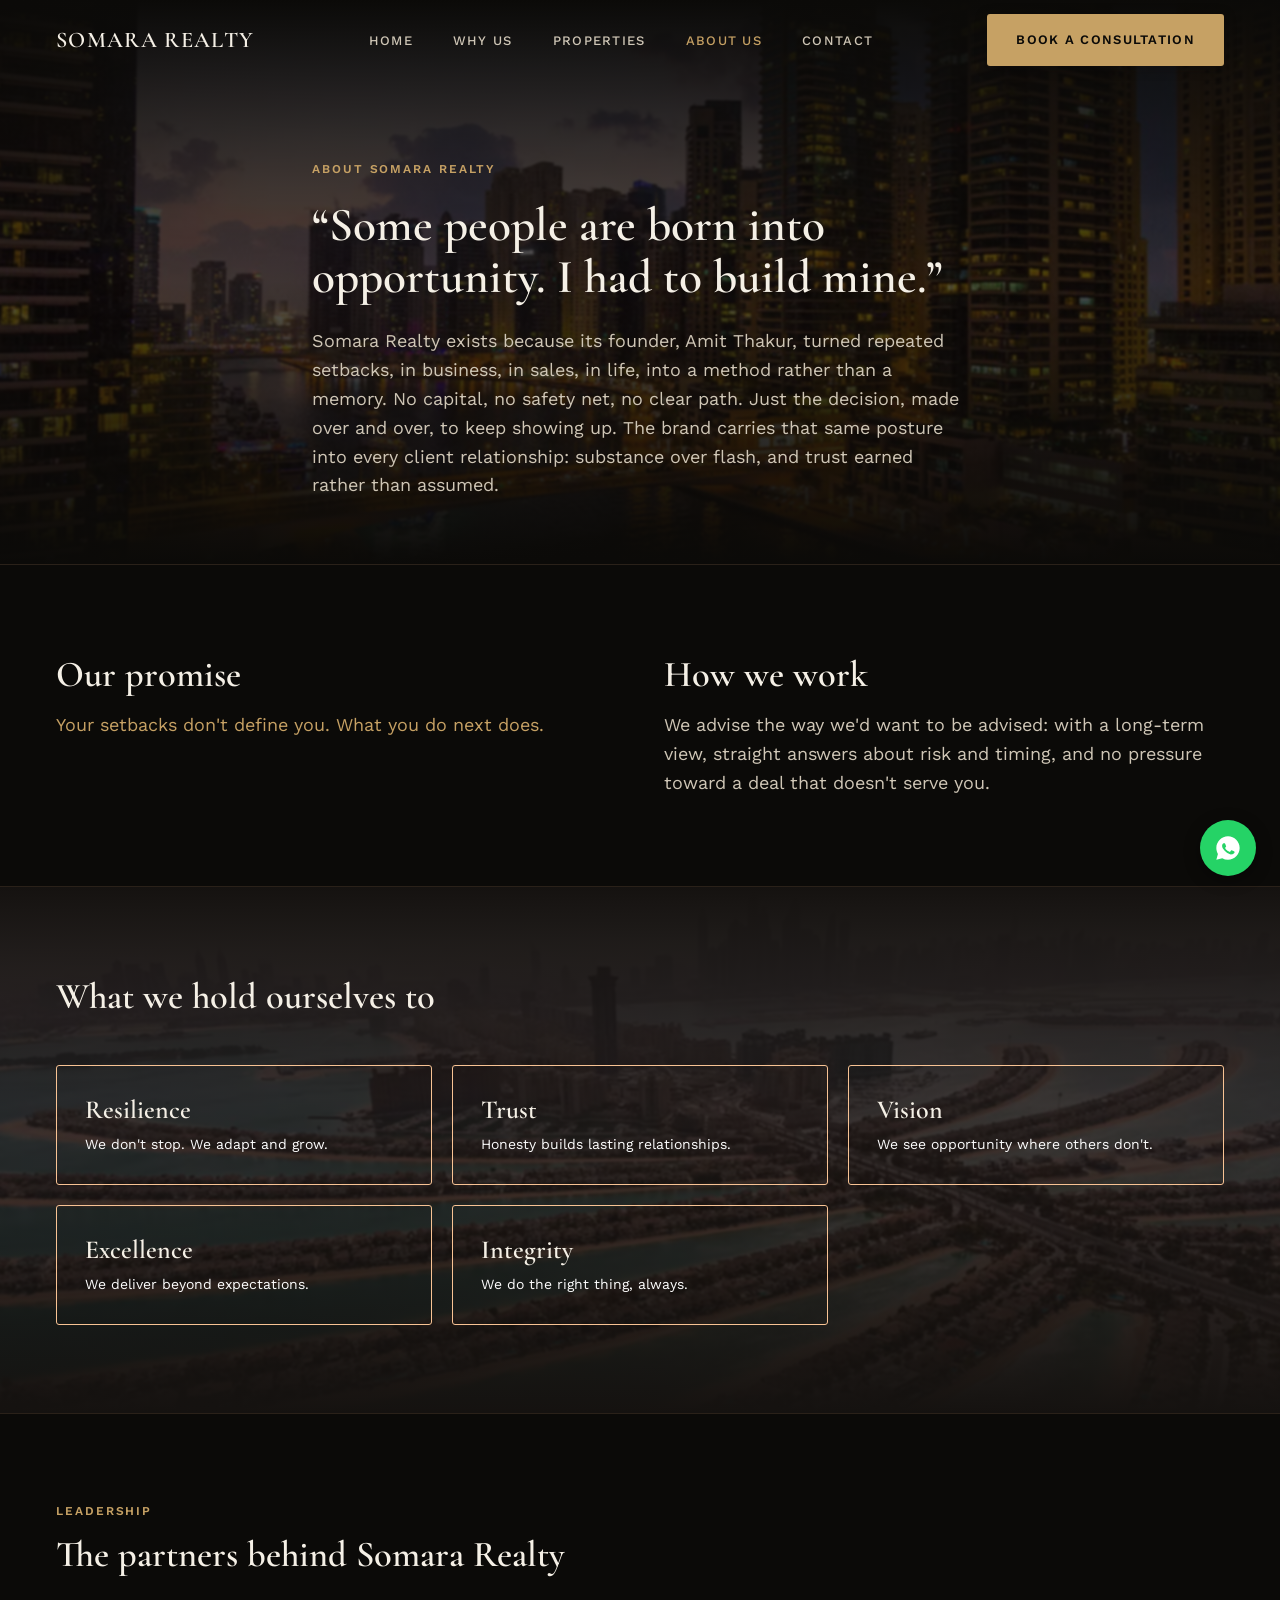
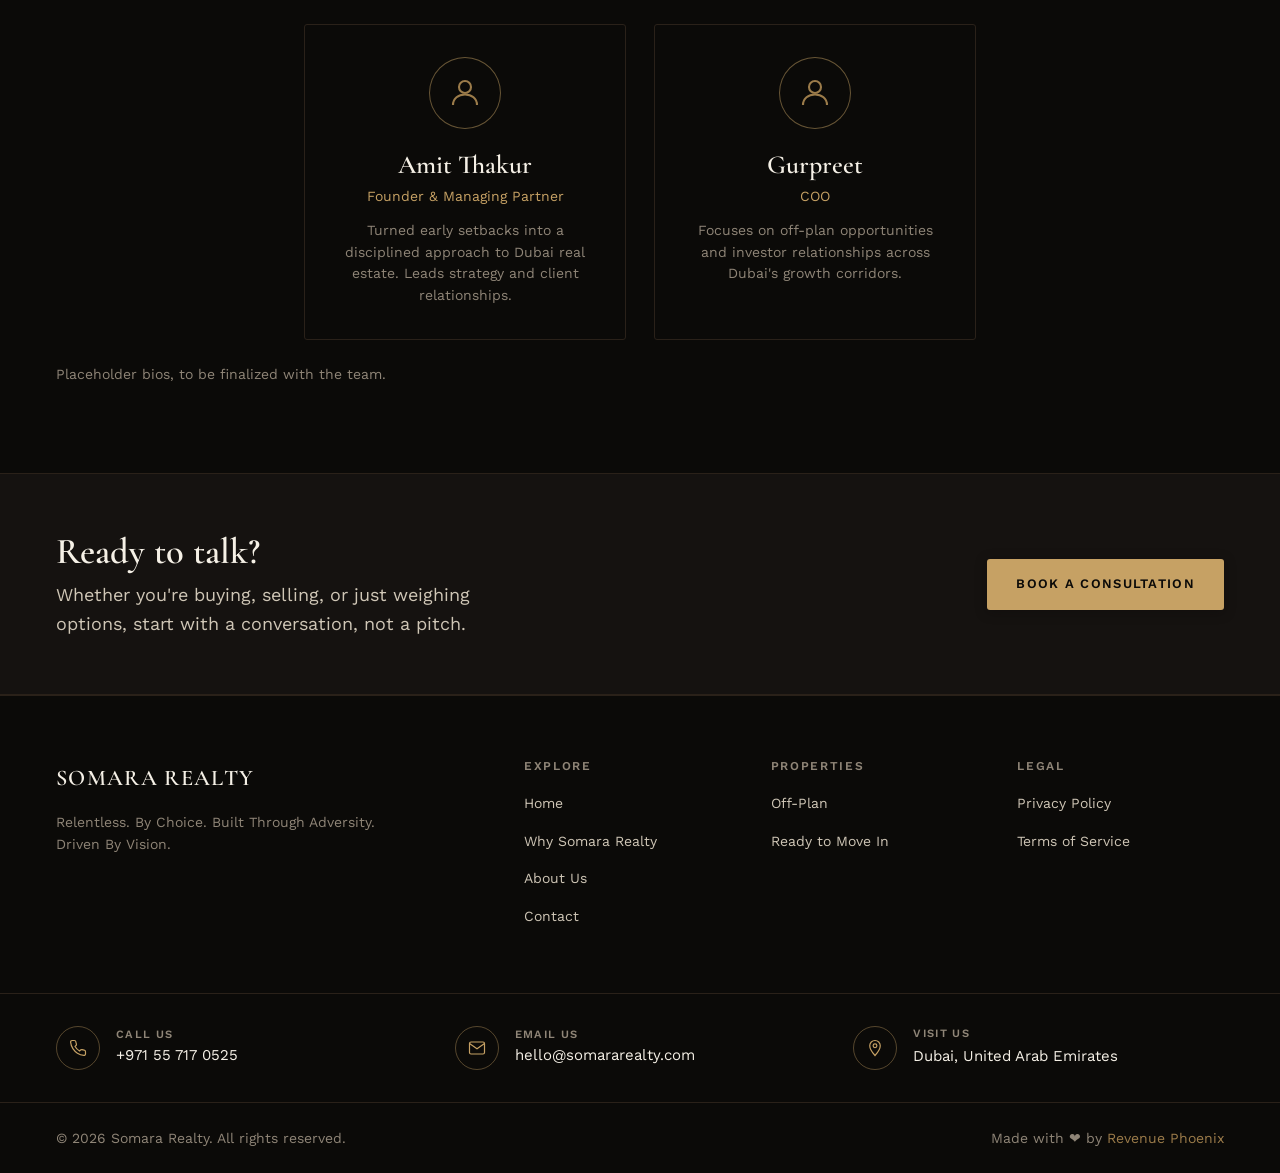
==== about/index.html @ 81f87026 "Update index.html" ====
<!DOCTYPE html>
<html lang="en">
<head>
  <!-- Google tag (gtag.js) -->
<script async src="https://www.googletagmanager.com/gtag/js?id=G-ZMEXQ8PFSH"></script>
<script>
  window.dataLayer = window.dataLayer || [];
  function gtag(){dataLayer.push(arguments);}
  gtag('js', new Date());

  gtag('config', 'G-ZMEXQ8PFSH');
</script>
<meta charset="UTF-8" />
<meta name="viewport" content="width=device-width, initial-scale=1.0" />
  <link rel="icon" href="/favicon.ico" sizes="any" />
<link rel="icon" type="image/png" sizes="16x16" href="/images/favicon/favicon-16.png" />
<link rel="icon" type="image/png" sizes="32x32" href="/images/favicon/favicon-32.png" />
<link rel="icon" type="image/png" sizes="192x192" href="/images/favicon/favicon-192.png" />
<link rel="apple-touch-icon" sizes="180x180" href="/images/favicon/apple-touch-icon.png" />
<title>About Us | Somara Realty</title>
<meta name="description" content="The story behind Somara Realty: a Dubai real estate practice built on resilience, trust, and vision." />
<link rel="preconnect" href="https://fonts.googleapis.com">
<link rel="preconnect" href="https://fonts.gstatic.com" crossorigin>
<link href="https://fonts.googleapis.com/css2?family=Cormorant+Garamond:ital,wght@0,500;0,600;0,700;1,500;1,600&family=Work+Sans:wght@400;500;600&display=swap" rel="stylesheet">
<link rel="stylesheet" href="/css/styles.css" />
</head>
<body>

<a href="#main-content" class="skip-link">Skip to content</a>

<header class="site-header">
  <div class="container">
    <a href="/" class="logo" aria-label="Somara Realty home">SOMARA REALTY</a>
    <nav class="main-nav" aria-label="Primary">
      <ul>
        <li><a href="/">Home</a></li>
        <li><a href="/#why-somara">Why Us</a></li>
        <li><a href="/#browse">Properties</a></li>
        <li><a href="/about/" class="active">About Us</a></li>
        <li><a href="/contact/">Contact</a></li>
      </ul>
    </nav>
    <a href="/contact/" class="btn btn-primary header-cta js-open-consultation">Book a Consultation</a>
    <button type="button" class="menu-toggle" aria-label="Open menu">
      <svg width="22" height="16" viewBox="0 0 22 16" fill="none" aria-hidden="true"><path d="M0 1H22M0 8H22M0 15H22" stroke="currentColor" stroke-width="1.5"/></svg>
    </button>
  </div>
</header>

<div class="mobile-menu" role="dialog" aria-modal="true" aria-label="Mobile navigation">
  <div class="mobile-menu-top">
    <span class="logo">SOMARA REALTY</span>
    <button type="button" class="mobile-menu-close" aria-label="Close menu">
      <svg width="20" height="20" viewBox="0 0 20 20" fill="none" aria-hidden="true"><path d="M1 1l18 18M19 1L1 19" stroke="currentColor" stroke-width="1.4"/></svg>
    </button>
  </div>
  <nav aria-label="Mobile">
    <a href="/">Home</a>
    <a href="/#why-somara">Why Us</a>
    <a href="/#browse">Properties</a>
    <a href="/about/">About Us</a>
    <a href="/contact/">Contact</a>
  </nav>
  <div class="mobile-menu-footer">
    <a href="/contact/" class="btn btn-primary btn-block js-open-consultation">Book a Consultation</a>
  </div>
</div>

<main id="main-content">

  <section class="page-hero about-hero-bg">
    <div class="container" style="max-width:48rem;">
      <span class="eyebrow">About Somara Realty</span>
      <h1 id="aboutQuote">&ldquo;Some people are born into opportunity. I had to build mine.&rdquo;</h1>
      <p class="body-lg" id="aboutStory">Somara Realty exists because its founder, Amit Thakur, turned repeated setbacks, in business, in sales, in life, into a method rather than a memory. No capital, no safety net, no clear path. Just the decision, made over and over, to keep showing up. The brand carries that same posture into every client relationship: substance over flash, and trust earned rather than assumed.</p>
    </div>
  </section>

  <section class="section">
    <div class="container" style="display:grid; gap:3rem; grid-template-columns:1fr;">
      <div style="display:grid; gap:3rem; grid-template-columns:1fr 1fr;" class="responsive-2col">
        <div>
          <h2>Our promise</h2>
          <p class="body-lg" id="aboutPromise" style="margin-top:1rem; color:var(--gold);">Your setbacks don't define you. What you do next does.</p>
        </div>
        <div>
          <h2>How we work</h2>
          <p class="body-lg" id="aboutHowWeWork" style="margin-top:1rem;">We advise the way we'd want to be advised: with a long-term view, straight answers about risk and timing, and no pressure toward a deal that doesn't serve you.</p>
        </div>
      </div>
    </div>
  </section>

  <section class="section about-values-bg" style="border-top:1px solid var(--ink-3); border-bottom:1px solid var(--ink-3);">
    <div class="container">
      <h2>What we hold ourselves to</h2>
      <div class="about-values" id="aboutValuesGrid">
        <div class="card-outlined"><h3>Resilience</h3><p class="body-sm" style="margin-top:0.5rem">We don't stop. We adapt and grow.</p></div>
        <div class="card-outlined"><h3>Trust</h3><p class="body-sm" style="margin-top:0.5rem">Honesty builds lasting relationships.</p></div>
        <div class="card-outlined"><h3>Vision</h3><p class="body-sm" style="margin-top:0.5rem">We see opportunity where others don't.</p></div>
        <div class="card-outlined"><h3>Excellence</h3><p class="body-sm" style="margin-top:0.5rem">We deliver beyond expectations.</p></div>
        <div class="card-outlined"><h3>Integrity</h3><p class="body-sm" style="margin-top:0.5rem">We do the right thing, always.</p></div>
      </div>
    </div>
  </section>

  <section class="section" aria-labelledby="team-heading">
    <div class="container">
      <p class="eyebrow">Leadership</p>
      <h2 id="team-heading" style="margin-top:0.75rem">The partners behind Somara Realty</h2>

      <div class="realtor-grid realtor-grid--pair">
        <div class="card-outlined realtor-card">
          <div class="realtor-avatar" aria-hidden="true"><svg viewBox="0 0 24 24" fill="none" stroke="currentColor" stroke-width="1.4"><circle cx="12" cy="8" r="4"/><path d="M4 20c0-4.4 3.6-7 8-7s8 2.6 8 7"/></svg></div>
          <h3>Amit Thakur</h3>
          <p class="body-sm realtor-role">Founder &amp; Managing Partner</p>
          <p class="body-sm" style="margin-top:0.75rem;">Turned early setbacks into a disciplined approach to Dubai real estate. Leads strategy and client relationships.</p>
        </div>
        <div class="card-outlined realtor-card">
          <div class="realtor-avatar" aria-hidden="true"><svg viewBox="0 0 24 24" fill="none" stroke="currentColor" stroke-width="1.4"><circle cx="12" cy="8" r="4"/><path d="M4 20c0-4.4 3.6-7 8-7s8 2.6 8 7"/></svg></div>
          <h3>Gurpreet</h3>
          <p class="body-sm realtor-role">COO</p>
          <p class="body-sm" style="margin-top:0.75rem;">Focuses on off-plan opportunities and investor relationships across Dubai's growth corridors.</p>
        </div>
      </div>
      <p class="body-sm" style="margin-top:1.5rem;">Placeholder bios, to be finalized with the team.</p>
    </div>
  </section>

  <section class="consultation">
    <div class="container">
      <div>
        <h2>Ready to talk?</h2>
        <p class="body-lg" style="margin-top:0.5rem; max-width:28rem;">Whether you're buying, selling, or just weighing options, start with a conversation, not a pitch.</p>
      </div>
      <a href="/contact/" class="btn btn-primary">Book a Consultation</a>
    </div>
  </section>

</main>

<footer class="site-footer">
  <div class="container footer-top">
    <div class="footer-brand">
      <span class="logo">SOMARA REALTY</span>
      <p class="body-sm" style="margin-top:1rem; max-width:22rem;">Relentless. By Choice. Built Through Adversity. Driven By Vision.</p>
    </div>
    <div class="footer-links-grid">
      <div>
        <h2>Explore</h2>
        <ul>
          <li><a href="/">Home</a></li>
          <li><a href="/#why-somara">Why Somara Realty</a></li>
          <li><a href="/about/">About Us</a></li>
          <li><a href="/contact/">Contact</a></li>
        </ul>
      </div>
      <div>
        <h2>Properties</h2>
        <ul>
          <li><a href="/#off-plan">Off-Plan</a></li>
          <li><a href="/#ready-to-move-in">Ready to Move In</a></li>
        </ul>
      </div>
      <div>
        <h2>Legal</h2>
        <ul>
          <li><a href="/privacy/">Privacy Policy</a></li>
          <li><a href="/terms/">Terms of Service</a></li>
        </ul>
      </div>
    </div>
  </div>
  <div class="container footer-contact-bar">
    <div class="footer-contact-item">
      <span class="footer-contact-icon" aria-hidden="true"><svg width="18" height="18" viewBox="0 0 24 24" fill="none" stroke="currentColor" stroke-width="1.6"><path d="M22 16.92v3a2 2 0 0 1-2.18 2 19.79 19.79 0 0 1-8.63-3.07 19.5 19.5 0 0 1-6-6 19.79 19.79 0 0 1-3.07-8.67A2 2 0 0 1 4.11 2h3a2 2 0 0 1 2 1.72c.127.96.362 1.903.7 2.81a2 2 0 0 1-.45 2.11L8.09 9.91a16 16 0 0 0 6 6l1.27-1.27a2 2 0 0 1 2.11-.45c.907.338 1.85.573 2.81.7A2 2 0 0 1 22 16.92z"/></svg></span>
      <div>
        <h3>Call Us</h3>
        <a href="tel:+971557170525" id="footerBarPhone">+971 55 717 0525</a>
      </div>
    </div>
    <div class="footer-contact-item">
      <span class="footer-contact-icon" aria-hidden="true"><svg width="18" height="18" viewBox="0 0 24 24" fill="none" stroke="currentColor" stroke-width="1.6"><rect x="2" y="4" width="20" height="16" rx="2"/><path d="M2 6l10 7 10-7"/></svg></span>
      <div>
        <h3>Email Us</h3>
        <a href="mailto:hello@somararealty.com" id="footerBarEmail">hello@somararealty.com</a>
      </div>
    </div>
    <div class="footer-contact-item">
      <span class="footer-contact-icon" aria-hidden="true"><svg width="18" height="18" viewBox="0 0 24 24" fill="none" stroke="currentColor" stroke-width="1.6"><path d="M12 22s7-7.58 7-13a7 7 0 1 0-14 0c0 5.42 7 13 7 13z"/><circle cx="12" cy="9" r="2.5"/></svg></span>
      <div>
        <h3>Visit Us</h3>
        <p>Dubai, United Arab Emirates</p>
      </div>
    </div>
  </div>
  <div class="container footer-bottom">
    <p>&copy; <span id="year"></span> Somara Realty. All rights reserved.</p>
        <p class="footer-credit">Made with <span aria-hidden="true">&#10084;</span> by <a href="https://revenuephoenix.com" target="_blank" rel="noopener noreferrer">Revenue Phoenix</a></p>
  </div>
</footer>

  <div class="modal-overlay" id="leadModal" role="dialog" aria-modal="true" aria-label="Book a consultation">
  <div class="modal lead-modal" id="leadModalContent"></div>
</div>
<a href="#" id="whatsappFloat" class="whatsapp-float" target="_blank" rel="noopener noreferrer" aria-label="Chat on WhatsApp">
  <svg width="28" height="28" viewBox="0 0 24 24" fill="white" aria-hidden="true"><path d="M12 2C6.48 2 2 6.48 2 12c0 1.85.5 3.58 1.36 5.07L2 22l5.07-1.32A9.94 9.94 0 0 0 12 22c5.52 0 10-4.48 10-10S17.52 2 12 2zm5.2 14.2c-.22.62-1.27 1.18-1.75 1.24-.45.06-1 .08-1.62-.1-.37-.11-.85-.27-1.46-.53-2.57-1.11-4.25-3.7-4.38-3.87-.13-.17-1.04-1.38-1.04-2.64s.66-1.87.9-2.13c.22-.24.5-.3.66-.3h.47c.15 0 .35-.06.55.42.22.53.73 1.83.8 1.96.06.13.1.28.02.45-.08.17-.13.28-.25.43-.13.15-.27.34-.38.46-.13.13-.26.28-.11.55.15.27.68 1.12 1.46 1.82 1 .9 1.85 1.18 2.12 1.31.27.13.43.11.59-.07.16-.18.68-.79.86-1.06.18-.27.36-.22.6-.13.25.09 1.55.73 1.82.86.27.13.45.2.51.31.07.11.07.62-.15 1.24z"/></svg>
</a>
<script src="/js/main.js"></script>
</body>
</html>
---- css/styles.css ----
/* =========================================================
   SOMARA REALTY — Design tokens
   Palette calibrated against the CK Realty reference the client
   approved: true near-black, warm saturated gold, outlined cards.
   Swap these variables once official brand hex codes are supplied.
   ========================================================= */
:root {
  --ink: #0b0a08;
  --ink-2: #151210;
  --ink-3: #2a2119;

  --ivory: #f5f0e6;
  --ivory-dim: #cfc6b6;
  --stone: #8f8577;

  --gold: #c6a164;
  --gold-bright: #e0c087;
  --gold-dim: #9c7c4a;

  --error: #b3543f;
  --success: #6f8f6a;

  --container-max: 1280px;
  --radius: 3px;
  --ease: cubic-bezier(0.22, 1, 0.36, 1);

  --font-display: "Cormorant Garamond", Georgia, serif;
  --font-sans: "Work Sans", -apple-system, "Segoe UI", sans-serif;
}

/* =========================================================
   Reset
   ========================================================= */
* { box-sizing: border-box; margin: 0; padding: 0; }
html { scroll-behavior: smooth; }
html, body { overflow-x: hidden; max-width: 100%; }
body {
  background: var(--ink);
  color: var(--ivory);
  font-family: var(--font-sans);
  -webkit-font-smoothing: antialiased;
  line-height: 1.6;
}
img { max-width: 100%; display: block; }
a { color: inherit; text-decoration: none; }
button { font-family: inherit; cursor: pointer; }
ul { list-style: none; }
input, select, textarea { font-family: inherit; font-size: 1rem; }

@media (prefers-reduced-motion: reduce) {
  *, *::before, *::after {
    animation-duration: 0.01ms !important;
    transition-duration: 0.01ms !important;
    scroll-behavior: auto !important;
  }
}

:focus-visible {
  outline: 2px solid var(--gold);
  outline-offset: 3px;
}

/* =========================================================
   Layout helpers
   ========================================================= */
.container {
  max-width: var(--container-max);
  margin-inline: auto;
  padding-inline: 1.5rem;
}
@media (min-width: 768px) { .container { padding-inline: 2.5rem; } }
@media (min-width: 1200px) { .container { padding-inline: 3.5rem; } }

.section { padding-block: 5.5rem; }
@media (max-width: 640px) { .section { padding-block: 3.5rem; } }

/* =========================================================
   Typography
   ========================================================= */
.eyebrow {
  font-family: var(--font-sans);
  font-weight: 600;
  font-size: 0.75rem;
  letter-spacing: 0.16em;
  text-transform: uppercase;
  color: var(--gold);
}

.display {
  font-family: var(--font-display);
  font-weight: 600;
  font-size: clamp(2.25rem, 3.2vw + 1.4rem, 4.5rem);
  line-height: 1.08;
  letter-spacing: -0.005em;
}
h1 { font-family: var(--font-display); font-weight: 600; font-size: clamp(2rem, 2.2vw + 1.2rem, 3.25rem); line-height: 1.1; }
h2 { font-family: var(--font-display); font-weight: 600; font-size: clamp(1.625rem, 1.6vw + 1rem, 2.375rem); line-height: 1.16; }
h3 { font-family: var(--font-display); font-weight: 600; font-size: clamp(1.3rem, 0.8vw + 1rem, 1.625rem); line-height: 1.24; }
h4 { font-family: var(--font-sans); font-weight: 600; font-size: 1.125rem; }

.body-lg { font-size: 1.125rem; line-height: 1.6; color: var(--ivory-dim); }
.body-sm { font-size: 0.875rem; line-height: 1.55; color: var(--stone); }

/* =========================================================
   Buttons
   ========================================================= */
.btn {
  display: inline-flex;
  align-items: center;
  justify-content: center;
  gap: 0.5rem;
  padding: 0.9rem 1.75rem;
  font-family: var(--font-sans);
  font-weight: 600;
  font-size: 0.8125rem;
  letter-spacing: 0.1em;
  text-transform: uppercase;
  border-radius: var(--radius);
  border: 1px solid transparent;
  transition: background-color 200ms var(--ease), border-color 200ms var(--ease), color 200ms var(--ease);
  white-space: nowrap;
}
.btn-primary { background: var(--gold); color: var(--ink); box-shadow: 0 2px 12px rgba(11,10,8,0.35); }
.btn-primary:hover { background: var(--gold-bright); }
.btn-outline { background: transparent; color: var(--ivory); border-color: rgba(198,161,100,0.5); }
.btn-outline:hover { border-color: var(--gold); background: rgba(198,161,100,0.08); }
.btn-block { width: 100%; }

/* =========================================================
   Header
   ========================================================= */
.site-header {
  position: fixed;
  inset-inline: 0;
  top: 0;
  z-index: 40;
  border-bottom: 1px solid transparent;
  background: transparent;
  transition: background-color 300ms var(--ease), border-color 300ms var(--ease), backdrop-filter 300ms var(--ease);
}
.site-header.is-solid {
  background: rgba(11, 10, 8, 0.94);
  backdrop-filter: blur(6px);
  border-bottom-color: rgba(198, 161, 100, 0.4);
}
.site-header .container {
  display: flex;
  align-items: center;
  justify-content: space-between;
  height: 5rem;
}
.logo {
  font-family: var(--font-display);
  font-weight: 600;
  font-size: 1.4rem;
  letter-spacing: 0.06em;
  color: var(--ivory);
}
.logo:hover { color: var(--gold); }

.main-nav { display: none; }
.main-nav ul { display: flex; align-items: center; gap: 2.5rem; }
.main-nav a {
  font-size: 0.8125rem;
  font-weight: 500;
  letter-spacing: 0.1em;
  text-transform: uppercase;
  color: var(--ivory-dim);
  transition: color 150ms var(--ease);
}
.main-nav a:hover, .main-nav a.active { color: var(--gold); }

.header-cta { display: none; }

.menu-toggle {
  display: flex;
  align-items: center;
  justify-content: center;
  width: 2.75rem;
  height: 2.75rem;
  background: none;
  border: none;
  color: var(--ivory);
}

@media (min-width: 900px) {
  .main-nav { display: block; }
  .header-cta { display: inline-flex; }
  .menu-toggle { display: none; }
}

.skip-link {
  position: absolute;
  left: -9999px;
  top: 0;
  z-index: 100;
  background: var(--gold);
  color: var(--ink);
  padding: 0.6rem 1rem;
  border-radius: var(--radius);
}
.skip-link:focus { left: 1rem; top: 1rem; }

/* Mobile menu */
.mobile-menu {
  position: fixed;
  inset: 0;
  z-index: 50;
  background: var(--ink);
  display: none;
  flex-direction: column;
}
.mobile-menu.is-open { display: flex; }
.mobile-menu-top {
  display: flex;
  align-items: center;
  justify-content: space-between;
  padding: 1.25rem 1.5rem;
}
.mobile-menu nav {
  flex: 1;
  display: flex;
  flex-direction: column;
  justify-content: center;
  gap: 0.5rem;
  padding: 0 1.5rem;
}
.mobile-menu nav a {
  font-family: var(--font-display);
  font-size: 2rem;
  padding: 0.6rem 0;
  color: var(--ivory);
}
.mobile-menu nav a:hover { color: var(--gold); }
.mobile-menu-footer { padding: 0 1.5rem 2.5rem; }

/* =========================================================
   Hero
   ========================================================= */
.hero {
  position: relative;
  min-height: 100svh;
  display: grid;
  align-items: center;
 
  background: var(--ink);
  padding-top: 6rem;
}
.hero > .container {
  width: 100%;
}
.hero-bg {
  position: absolute;
  inset: 0;
  pointer-events: none;
}
.hero-bg .grid {
  position: absolute;
  inset: 0;
  opacity: 0.05;
  background-image:
    linear-gradient(var(--gold) 1px, transparent 1px),
    linear-gradient(90deg, var(--gold) 1px, transparent 1px);
  background-size: 72px 72px;
}
.hero-bg .glow {
  position: absolute;
  top: 0;
  left: 50%;
  transform: translateX(-50%);
  width: 90%;
  height: 80vh;
  filter: blur(140px);
  background: radial-gradient(circle, rgba(198,161,100,0.16) 0%, rgba(198,161,100,0) 65%);
}
.hero-bg .fade {
  position: absolute;
  inset: 0;
  background: linear-gradient(to right, rgba(11,10,8,0.85) 0%, rgba(11,10,8,0.55) 40%, rgba(11,10,8,0.15) 70%, transparent 100%);
}
.hero-bg .top-scrim {
  position: absolute;
  inset: 0;
  background: linear-gradient(180deg, rgba(11,10,8,0.9) 0%, rgba(11,10,8,0.55) 65%, transparent 100%);
  height: 8rem;
}
/* Optional real hero photo — drop a file at images/hero/hero-bg.jpg and it
   displays automatically, covering the CSS placeholder. If the file is
   missing, onerror hides the <img> and the placeholder above shows through. */
.hero-photo {
  position: absolute;
  inset: 0;
  width: 100%;
  height: 100%;
  object-fit: cover;
}
.hero-video {
  position: absolute;
  inset: 0;
  width: 100%;
  height: 100%;
  object-fit: cover;
}
.hero-content { position: relative; z-index: 2; max-width: 46rem; }
.hero-content h1 { margin-top: 1.25rem; color: var(--ivory); }
.hero-content h1 .gold { color: var(--gold); }
.hero-content .body-lg { margin-top: 1.75rem; max-width: 34rem; }
.hero-ctas { margin-top: 2.25rem; display: flex; flex-wrap: wrap; gap: 1rem; }

/* Hero property search */
.hero-search {
  position: relative;
  z-index: 2;
  margin-top: 3rem;
  background: rgba(11, 10, 8, 0.94);
  border: 1px solid rgba(198, 161, 100, 0.3);
  border-radius: var(--radius);
  padding: 1.5rem;
  backdrop-filter: blur(28px);
  max-width: 64rem;
}
.hero-search form {
  display: grid;
  gap: 1rem;
  grid-template-columns: 1fr;
}
@media (min-width: 800px) {
  .hero-search form {
    grid-template-columns: repeat(4, 1fr) auto;
    align-items: end;
  }
}
.field label {
  display: block;
  font-size: 0.7rem;
  font-weight: 600;
  letter-spacing: 0.1em;
  text-transform: uppercase;
  color: var(--stone);
  margin-bottom: 0.5rem;
}
.field select {
  width: 100%;
  background: var(--ink-2);
  border: 1px solid var(--ink-3);
  color: var(--ivory);
  padding: 0.75rem 0.9rem;
  border-radius: var(--radius);
}
.field select:focus { border-color: var(--gold); }

.field { position: relative; }
.field input {
  width: 100%;
  background: var(--ink-2);
  border: 1px solid var(--ink-3);
  color: var(--ivory);
  padding: 0.75rem 0.9rem;
  border-radius: var(--radius);
}
.field input:focus { border-color: var(--gold); outline: none; }
.autocomplete-list {
  position: absolute;
  top: calc(100% + 4px);
  left: 0;
  right: 0;
  background: var(--ink-2);
  border: 1px solid var(--gold-dim);
  border-radius: var(--radius);
  max-height: 14rem;
  overflow-y: auto;
  z-index: 10;
  display: none;
}
.autocomplete-list.is-open { display: block; }
.autocomplete-item {
  padding: 0.6rem 0.9rem;
  font-size: 0.9rem;
  color: var(--ivory-dim);
  cursor: pointer;
}
.autocomplete-item:hover,
.autocomplete-item.is-active { background: rgba(198,161,100,0.12); color: var(--ivory); }

/* =========================================================
   Cards (outlined — matches approved reference)
   ========================================================= */
.card-outlined {
  border: 1px solid var(--ink-3);
  border-radius: var(--radius);
  transition: border-color 200ms var(--ease);
}
.card-outlined:hover { border-color: var(--gold-dim); }

/* Brighter card borders + body text for just the two sections with a
   photographic background (home "Why Somara Realty" and About's "What we
   hold ourselves to") — the default subtle border/dim body text reads fine
   on plain dark backgrounds elsewhere, but is too low-contrast over these
   photos. Scoped to these two sections only, not the global card style. */
.why-somara-bg .card-outlined,
.about-values-bg .card-outlined {
  border-color: #f8c394;
}
.why-somara-bg .card-outlined:hover,
.about-values-bg .card-outlined:hover {
  border-color: #f8c394;
}
.why-somara-bg .card-outlined .body-sm,
.about-values-bg .card-outlined .body-sm {
  color: #fdfdfd;
}

/* Why Somara */
.values-grid {
  margin-top: 3rem;
  display: grid;
  gap: 1.5rem;
  grid-template-columns: 1fr;
}
@media (min-width: 700px) { .values-grid { grid-template-columns: repeat(3, 1fr); } }
.value-card { padding: 2rem; }
.value-icon {
  width: 2.75rem;
  height: 2.75rem;
  border: 1px solid rgba(198,161,100,0.5);
  border-radius: var(--radius);
  display: flex;
  align-items: center;
  justify-content: center;
  color: var(--gold);
  margin-bottom: 1.25rem;
}

/* =========================================================
   Stats strip — animated count-up numbers (js/main.js).
   ========================================================= */
.stats-section {
  padding-block: 3rem;
  border-top: 1px solid var(--ink-3);
  border-bottom: 1px solid var(--ink-3);
  background: var(--ink-2);
}
.stats-grid {
  display: grid;
  gap: 2rem 0;
  grid-template-columns: repeat(2, 1fr);
  text-align: center;
}
@media (min-width: 700px) { .stats-grid { grid-template-columns: repeat(4, 1fr); } }
.stat-item { padding: 0 1.25rem; }
.stat-item:nth-child(2n) { border-left: 1px solid var(--ink-3); }
.stat-item:nth-child(n+3) { border-top: 1px solid var(--ink-3); padding-top: 1.75rem; }
@media (min-width: 700px) {
  .stat-item:nth-child(n+3) { border-top: none; padding-top: 0; }
  .stat-item:not(:first-child) { border-left: 1px solid var(--ink-3); }
}
.stat-number {
  font-family: var(--font-display);
  font-weight: 600;
  font-size: clamp(2rem, 1.5vw + 1.5rem, 2.75rem);
  color: var(--gold);
  line-height: 1.1;
}
.stat-item .body-sm { margin-top: 0.4rem; }

/* =========================================================
   Developer partnerships — continuous logo/wordmark marquee.
   Two identical item sets back to back; translating exactly
   -50% of the track's own width loops seamlessly.
   ========================================================= */
.marquee {
  margin-top: 2rem;
  overflow: hidden;
  -webkit-mask-image: linear-gradient(90deg, transparent, #000 8%, #000 92%, transparent);
  mask-image: linear-gradient(90deg, transparent, #000 8%, #000 92%, transparent);
}
.marquee-track {
  display: flex;
  align-items: center;
  width: max-content;
  gap: 1.5rem;
  animation: marquee-scroll 30s linear infinite;
}
.marquee-item {
  display: inline-flex;
  align-items: center;
  justify-content: center;
  width: 11rem;
  height: 4.5rem;
  padding: 0.85rem 1.5rem;
  border: 1px solid var(--ink-3);
  border-radius: var(--radius);
  background: #f7f3ec;
  flex-shrink: 0;
}
.marquee-item img {
  max-width: 100%;
  max-height: 100%;
  object-fit: contain;
}
@keyframes marquee-scroll {
  from { transform: translateX(0); }
  to { transform: translateX(-50%); }
}
@media (prefers-reduced-motion: reduce) {
  .marquee-track { animation: none; }
  .marquee { overflow-x: auto; }
}

/* =========================================================
   Property grid
   ========================================================= */
.section-head {
  display: flex;
  flex-wrap: wrap;
  align-items: flex-end;
  justify-content: space-between;
  gap: 1.5rem;
}
.properties-grid {
  margin-top: 3rem;
  display: grid;
  gap: 1.75rem;
  grid-template-columns: 1fr;
}
@media (min-width: 640px) { .properties-grid { grid-template-columns: repeat(2, 1fr); } }
@media (min-width: 1100px) { .properties-grid { grid-template-columns: repeat(3, 1fr); } }

.property-card { overflow: hidden; cursor: pointer; background: var(--ink-2); }
.property-media {
  position: relative;
  aspect-ratio: 4 / 3;
  background: linear-gradient(135deg, #201a13 0%, #0b0a08 100%);
  display: flex;
  align-items: center;
  justify-content: center;
  overflow: hidden;
}
.property-media svg { width: 2.5rem; height: 2.5rem; color: var(--ink-3); }
/* Optional real property photo — drop a file at
   images/properties/{id}.jpg (id matches the property, e.g. p1.jpg) and
   it displays automatically. Missing file -> onerror hides the <img>,
   revealing the icon placeholder underneath. */
.property-media img {
  position: absolute;
  inset: 0;
  width: 100%;
  height: 100%;
  object-fit: cover;
}
.property-badge {
  position: absolute;
  top: 0.9rem;
  left: 0.9rem;
  background: var(--ink);
  border: 1px solid var(--ink-3);
  color: var(--ivory-dim);
  font-size: 0.65rem;
  font-weight: 600;
  letter-spacing: 0.08em;
  text-transform: uppercase;
  padding: 0.35rem 0.6rem;
  border-radius: var(--radius);
}
.property-body { padding: 1.5rem; }
.property-body h3 { color: var(--ivory); }
.property-location {
  margin-top: 0.4rem;
  font-size: 0.8125rem;
  color: var(--stone);
  display: flex;
  align-items: center;
  gap: 0.35rem;
}
.property-price {
  margin-top: 0.9rem;
  font-family: var(--font-display);
  font-weight: 600;
  font-size: 1.25rem;
  color: var(--gold);
}
.property-meta {
  margin-top: 0.75rem;
  display: flex;
  gap: 1rem;
  font-size: 0.8rem;
  color: var(--stone);
  border-top: 1px solid var(--ink-3);
  padding-top: 0.9rem;
}

.empty-state {
  grid-column: 1 / -1;
  text-align: center;
  padding: 3rem 1rem;
  color: var(--stone);
}
.empty-state button { margin-top: 1rem; }

/* =========================================================
   Category pills (Browse By Category — in-page filter)
   ========================================================= */
.category-pills {
  margin-top: 2rem;
  display: flex;
  flex-wrap: wrap;
  gap: 0.75rem;
}
.pill {
  padding: 0.7rem 1.5rem;
  border-radius: 999px;
  border: 1px solid rgba(198,161,100,0.35);
  background: transparent;
  color: var(--ivory-dim);
  font-size: 0.8125rem;
  font-weight: 600;
  letter-spacing: 0.06em;
  text-transform: uppercase;
  transition: background-color 200ms var(--ease), border-color 200ms var(--ease), color 200ms var(--ease);
}
.pill:hover { border-color: var(--gold); color: var(--ivory); }
.pill.is-active { background: var(--gold); border-color: var(--gold); color: var(--ink); }

/* View More (progressive reveal — Featured Properties) */
.view-more-wrap { margin-top: 2.5rem; text-align: center; }

/* =========================================================
   Featured Realtors
   ========================================================= */
.realtor-grid {
  margin-top: 3rem;
  display: grid;
  gap: 1.75rem;
  grid-template-columns: 1fr;
}
@media (min-width: 700px) { .realtor-grid { grid-template-columns: repeat(3, 1fr); } }
/* Variant for grids with fewer than 3 cards (e.g. the About page's
   2-person leadership team) so they sit centered instead of left-aligned
   against an empty third column. */
.realtor-grid--pair { max-width: 42rem; margin-left: auto; margin-right: auto; }
@media (min-width: 700px) { .realtor-grid--pair { grid-template-columns: repeat(2, 1fr); } }
.realtor-card { padding: 2rem; text-align: center; }
.realtor-avatar {
  width: 4.5rem;
  height: 4.5rem;
  margin: 0 auto 1.25rem;
  border-radius: 50%;
  border: 1px solid rgba(198,161,100,0.5);
  background: var(--ink);
  color: var(--gold-dim);
  display: flex;
  align-items: center;
  justify-content: center;
}
.realtor-avatar svg { width: 2.25rem; height: 2.25rem; }
.realtor-role { margin-top: 0.35rem; color: var(--gold); }
.realtor-focus { margin-top: 0.35rem; }
.realtor-whatsapp { margin-top: 1.5rem; }

/* =========================================================
   Property modal
   ========================================================= */
.modal-overlay {
  position: fixed;
  inset: 0;
  z-index: 60;
  background: rgba(11, 10, 8, 0.8);
  display: none;
  align-items: center;
  justify-content: center;
  padding: 1.5rem;
}
.modal-overlay.is-open { display: flex; }
.modal {
  background: var(--ink-2);
  border: 1px solid var(--ink-3);
  max-width: 42rem;
  width: 100%;
  max-height: 90vh;
  overflow-y: auto;
  border-radius: var(--radius);
}
.modal-media {
  position: relative;
  aspect-ratio: 16/9;
  background: linear-gradient(135deg, #201a13 0%, #0b0a08 100%);
  display: flex;
  align-items: center;
  justify-content: center;
  overflow: hidden;
}
.modal-media svg { width: 3rem; height: 3rem; color: var(--ink-3); }
.modal-media img {
  position: absolute;
  inset: 0;
  width: 100%;
  height: 100%;
  object-fit: cover;
}
.modal-body { padding: 2rem; }
.modal-close {
  position: absolute;
  top: 1rem;
  right: 1rem;
  width: 2.5rem;
  height: 2.5rem;
  background: var(--ink);
  border: 1px solid var(--ink-3);
  color: var(--ivory);
  display: flex;
  align-items: center;
  justify-content: center;
  border-radius: var(--radius);
}
.modal-inner { position: relative; }
.modal-amenities { margin-top: 1.25rem; display: flex; flex-wrap: wrap; gap: 0.5rem; }
.modal-amenities span {
  font-size: 0.75rem;
  border: 1px solid var(--ink-3);
  color: var(--ivory-dim);
  padding: 0.35rem 0.7rem;
  border-radius: var(--radius);
}
.modal-actions { margin-top: 1.75rem; display: flex; flex-wrap: wrap; gap: 0.75rem; }

/* =========================================================
   Lead modal ("Ask About This Property" popup)
   Image on one side, enquiry form on the other — placeholder
   submit handler in js/main.js, to be wired to Lead Rat CRM.
   ========================================================= */
.lead-modal { max-width: 40rem; }
.lead-modal-inner { position: relative; display: grid; grid-template-columns: 1fr; max-height: 90vh; overflow-y: auto; }
@media (min-width: 720px) { .lead-modal-inner { grid-template-columns: 0.8fr 1fr; max-height: none; overflow-y: visible; } }
.lead-modal-media {
  position: relative;
  min-height: 7rem;
  background: linear-gradient(135deg, #201a13 0%, #0b0a08 100%);
  overflow: hidden;
}
@media (min-width: 720px) { .lead-modal-media { min-height: 100%; } }
/* Explicit z-index stack so a loaded photo always covers the fallback
   icon, regardless of DOM order: icon (1) < photo (2) < caption (3). */
.lead-modal-media > svg { position: absolute; top: 40%; left: 50%; transform: translate(-50%, -50%); width: 3rem; height: 3rem; color: var(--ink-3); z-index: 1; }
.lead-modal-media img { position: absolute; inset: 0; width: 100%; height: 100%; object-fit: cover; z-index: 2; }
.lead-modal-media-caption {
  position: absolute;
  left: 0;
  right: 0;
  bottom: 0;
  z-index: 3;
  padding: 1.25rem;
  background: linear-gradient(0deg, rgba(11,10,8,0.92) 0%, rgba(11,10,8,0) 100%);
}
/* Status badge inside the caption strip — same look as .property-badge,
   but laid out inline (not absolutely corner-pinned) so it stacks
   cleanly above the title/location instead of overlapping them. */
.lead-modal-badge {
  display: inline-block;
  background: var(--ink);
  border: 1px solid var(--ink-3);
  color: var(--ivory-dim);
  font-size: 0.65rem;
  font-weight: 600;
  letter-spacing: 0.08em;
  text-transform: uppercase;
  padding: 0.35rem 0.6rem;
  border-radius: var(--radius);
}
.lead-modal-form { padding: 1.25rem; }
.lead-modal-form .form-grid { gap: 0.7rem; }
@media (min-width: 480px) { .lead-modal-form { padding: 1.5rem; } }
/* Compact field styling scoped to the lead/consultation popup only, so
   the standalone Contact page form keeps its normal, roomier sizing. */
.lead-modal-form .field-full label { margin-bottom: 0.3rem; font-size: 0.65rem; }
.lead-modal-form .field-full input,
.lead-modal-form .field-full select,
.lead-modal-form .field-full textarea { padding: 0.6rem 0.8rem; font-size: 0.9rem; }
.lead-modal-form .field-full textarea { min-height: 4rem; }
.lead-modal-form h2 { font-size: 1.3rem; }
.lead-modal-form > p { font-size: 0.85rem; }

/* =========================================================
   Instagram-style strip
   ========================================================= */
.insta-scroll {
  margin-top: 2.5rem;
  display: flex;
  gap: 1rem;
  overflow-x: auto;
  scroll-snap-type: x mandatory;
  padding-bottom: 0.75rem;
  scrollbar-width: thin;
  scrollbar-color: var(--gold-dim) var(--ink-2);
}
.insta-scroll::-webkit-scrollbar { height: 6px; }
.insta-scroll::-webkit-scrollbar-track { background: var(--ink-2); }
.insta-scroll::-webkit-scrollbar-thumb { background: var(--gold-dim); border-radius: 999px; }
.insta-item {
  position: relative;
  flex: 0 0 auto;
  width: 11.5rem;
  aspect-ratio: 1;
  border-radius: var(--radius);
  overflow: hidden;
  border: 1px solid var(--ink-3);
  background: linear-gradient(160deg, #201a13, #0b0a08);
  scroll-snap-align: start;
}
.insta-item img { width: 100%; height: 100%; object-fit: cover; display: block; }
.insta-item .insta-icon {
  position: absolute;
  top: 0.6rem;
  right: 0.6rem;
  width: 1.75rem;
  height: 1.75rem;
  border-radius: 50%;
  background: rgba(11,10,8,0.55);
  display: flex;
  align-items: center;
  justify-content: center;
  color: #fff;
}

/* =========================================================
   Get In Touch section — blurred background photo for depth,
   with a dark gradient over it so the form stays readable.
   ========================================================= */
.get-in-touch-bg { position: relative; overflow: hidden; }
.get-in-touch-bg::before {
  content: "";
  position: absolute;
  inset: -20px;
  background-image: url("/images/hero/dubai_december-12-2025_12374.webp");
  background-size: cover;
  background-position: center;
  filter: blur(4px) brightness(0.65);
  z-index: 0;
}
.get-in-touch-bg::after {
  content: "";
  position: absolute;
  inset: 0;
  background: linear-gradient(180deg, var(--ink) 0%, rgba(11,10,8,0.45) 45%, var(--ink) 100%);
  z-index: 0;
}
.get-in-touch-bg > .container { position: relative; z-index: 1; }

.why-somara-bg { position: relative; overflow: hidden; }
.why-somara-bg::before {
  content: "";
  position: absolute;
  inset: -20px;
  background-image: url("/images/properties/worlds-tallest-skyscrapers-moss-and-fog-burj-khalifa-1536x864.jpg");
  background-size: cover;
  background-position: center;
  filter: blur(1px) brightness(0.5) saturate(1);
  z-index: 0;
}
.why-somara-bg::after {
  content: "";
  position: absolute;
  inset: 0;
  background: linear-gradient(180deg, var(--ink) 0%, rgba(11,10,8,0.55) 40%, rgba(11,10,8,0.55) 60%, var(--ink) 100%);
  z-index: 0;
}
.why-somara-bg > .container { position: relative; z-index: 1; }

/* =========================================================
   About / Contact page background sections
   ========================================================= */
.about-hero-bg { position: relative; overflow: hidden; }
.about-hero-bg::before {
  content: "";
  position: absolute;
  inset: -20px;
  background-image: url("/images/properties/dubai-marina-1560x10002.avif");
  background-size: cover;
  background-position: center;
  filter: blur(1px) brightness(0.5) saturate(1);
  z-index: 0;
}
.about-hero-bg::after {
  content: "";
  position: absolute;
  inset: 0;
  background: linear-gradient(180deg, var(--ink) 0%, rgba(11,10,8,0.35) 50%, var(--ink) 100%);
  z-index: 0;
}
.about-hero-bg > .container { position: relative; z-index: 1; }

.about-values-bg { position: relative; overflow: hidden; }
.about-values-bg::before {
  content: "";
  position: absolute;
  inset: -20px;
  background-image: url("/images/properties/palm-jumeirah-media-3-dtcm.avif");
  background-size: cover;
  background-position: center;
  filter: blur(1px) brightness(0.48) saturate(1);
  z-index: 0;
}
.about-values-bg::after {
  content: "";
  position: absolute;
  inset: 0;
  background: linear-gradient(180deg, var(--ink-2) 0%, rgba(21,18,16,0.6) 40%, rgba(21,18,16,0.6) 60%, var(--ink-2) 100%);
  z-index: 0;
}
.about-values-bg > .container { position: relative; z-index: 1; }

.contact-hero-bg { position: relative; overflow: hidden; }
.contact-hero-bg::before {
  content: "";
  position: absolute;
  inset: -20px;
  background-image: url("/images/properties/dubai-neighborhood-business-bay.webp");
  background-size: cover;
  background-position: center;
  filter: blur(1px) brightness(0.5) saturate(1);
  z-index: 0;
}
.contact-hero-bg::after {
  content: "";
  position: absolute;
  inset: 0;
  background: linear-gradient(180deg, var(--ink) 0%, rgba(11,10,8,0.35) 50%, var(--ink) 100%);
  z-index: 0;
}
.contact-hero-bg > .container { position: relative; z-index: 1; }

/* =========================================================
   Consultation CTA
   ========================================================= */
.consultation {
  background: var(--ink-2);
  border-top: 1px solid var(--ink-3);
  border-bottom: 1px solid var(--ink-3);
}
.consultation .container {
  display: flex;
  flex-wrap: wrap;
  align-items: center;
  justify-content: space-between;
  gap: 1.5rem;
  padding-block: 3.5rem;
}

/* =========================================================
   Footer
   ========================================================= */
.site-footer { border-top: 1px solid var(--ink-3); }
.footer-top {
  padding-block: 4rem;
  display: grid;
  gap: 3rem;
  grid-template-columns: 1fr;
}
@media (min-width: 768px) { .footer-top { grid-template-columns: 1.2fr 2fr; align-items: start; } }
.footer-links-grid {
  display: grid;
  gap: 2.5rem;
  grid-template-columns: repeat(2, 1fr);
}
@media (min-width: 560px) { .footer-links-grid { grid-template-columns: repeat(3, 1fr); } }
.footer-top h2 { font-family: var(--font-sans); font-size: 0.75rem; font-weight: 600; letter-spacing: 0.14em; text-transform: uppercase; color: var(--stone); }
.footer-top ul { margin-top: 1rem; display: flex; flex-direction: column; gap: 0.75rem; }
.footer-top ul a { font-size: 0.875rem; color: var(--ivory-dim); }
.footer-top ul a:hover { color: var(--gold); }
.footer-contact-bar {
  border-top: 1px solid var(--ink-3);
  padding-block: 2rem;
  display: grid;
  gap: 1.75rem;
  grid-template-columns: 1fr;
}
@media (min-width: 700px) { .footer-contact-bar { grid-template-columns: repeat(3, 1fr); } }
.footer-contact-item { display: flex; align-items: center; gap: 1rem; }
.footer-contact-icon {
  flex-shrink: 0;
  width: 2.75rem;
  height: 2.75rem;
  border-radius: 50%;
  border: 1px solid rgba(198,161,100,0.4);
  color: var(--gold);
  display: flex;
  align-items: center;
  justify-content: center;
}
.footer-contact-item h3 { font-family: var(--font-sans); font-size: 0.7rem; font-weight: 600; letter-spacing: 0.12em; text-transform: uppercase; color: var(--stone); }
.footer-contact-item p, .footer-contact-item a { margin-top: 0.2rem; font-size: 0.9375rem; color: var(--ivory); }
.footer-contact-item a:hover { color: var(--gold); }
.footer-bottom {
  border-top: 1px solid var(--ink-3);
  padding-block: 1.5rem;
  display: flex;
  flex-wrap: wrap;
  justify-content: space-between;
  gap: 0.5rem;
  color: var(--stone);
  font-size: 0.875rem;
}
.footer-credit a { color: var(--gold-dim); text-decoration: none; }
.footer-credit a:hover { color: var(--gold); text-decoration: underline; }
/* =========================================================
   Inner page hero (About / Contact)
   ========================================================= */
.page-hero { padding-top: 10rem; padding-bottom: 4rem; border-bottom: 1px solid var(--ink-3); }
.page-hero .eyebrow { display: block; margin-bottom: 1.25rem; }
.page-hero p.body-lg { margin-top: 1.5rem; max-width: 42rem; }

.map-placeholder {
  margin-top: 1.5rem;
  height: 16rem;
  max-width: 40rem;
  border: 1px dashed var(--ink-3);
  display: flex;
  align-items: center;
  justify-content: center;
  color: var(--stone);
  font-size: 0.875rem;
  text-align: center;
  padding: 1rem;
}
.map-placeholder.has-map {
  border-style: solid;
  padding: 0;
  overflow: hidden;
}

.contact-grid {
  margin-top: 4rem;
  display: grid;
  gap: 2.5rem;
  grid-template-columns: 1fr;
}
@media (min-width: 700px) { .contact-grid { grid-template-columns: repeat(3, 1fr); } }

.contact-cta-grid {
  display: grid;
  gap: 3rem;
  grid-template-columns: 1fr;
}
@media (min-width: 800px) { .contact-cta-grid { grid-template-columns: 1.1fr 1fr; } }

/* Contact / consultation form */
.form-grid { display: grid; gap: 1.25rem; }
@media (min-width: 640px) { .form-grid.two-col { grid-template-columns: 1fr 1fr; } }
.field-full { display: block; }
.field-full label {
  display: block;
  font-size: 0.7rem;
  font-weight: 600;
  letter-spacing: 0.1em;
  text-transform: uppercase;
  color: var(--stone);
  margin-bottom: 0.5rem;
}
.field-full input,
.field-full select,
.field-full textarea {
  width: 100%;
  background: var(--ink-2);
  border: 1px solid var(--ink-3);
  color: var(--ivory);
  padding: 0.85rem 1rem;
  border-radius: var(--radius);
}
.field-full input:focus,
.field-full select:focus,
.field-full textarea:focus { border-color: var(--gold); }
.field-full textarea { resize: vertical; min-height: 7rem; }

.form-status {
  margin-top: 1rem;
  font-size: 0.875rem;
  padding: 0.85rem 1rem;
  border-radius: var(--radius);
  display: none;
}
.form-status.is-visible { display: block; }
.form-status.success { background: rgba(111,143,106,0.12); color: var(--success); border: 1px solid rgba(111,143,106,0.3); }
.form-status.error { background: rgba(179,84,63,0.12); color: var(--error); border: 1px solid rgba(179,84,63,0.3); }

/* Values page grid (About) */
.about-values {
  margin-top: 3rem;
  display: grid;
  gap: 1.25rem;
  grid-template-columns: 1fr;
}
@media (min-width: 640px) { .about-values { grid-template-columns: repeat(2, 1fr); } }
@media (min-width: 1000px) { .about-values { grid-template-columns: repeat(3, 1fr); } }
.about-values .card-outlined { padding: 1.75rem; }

@media (max-width: 700px) {
  .responsive-2col { grid-template-columns: 1fr !important; }
}

.whatsapp-float {
  position: fixed;
  bottom: 1.5rem;
  right: 1.5rem;
  width: 3.5rem;
  height: 3.5rem;
  background: #25d366;
  border-radius: 50%;
  display: none;
  align-items: center;
  justify-content: center;
  box-shadow: 0 4px 16px rgba(0,0,0,0.4);
  z-index: 50;
  transition: transform 200ms ease;
}
.whatsapp-float:hover { transform: scale(1.08); }
.whatsapp-float.is-visible { display: flex; }
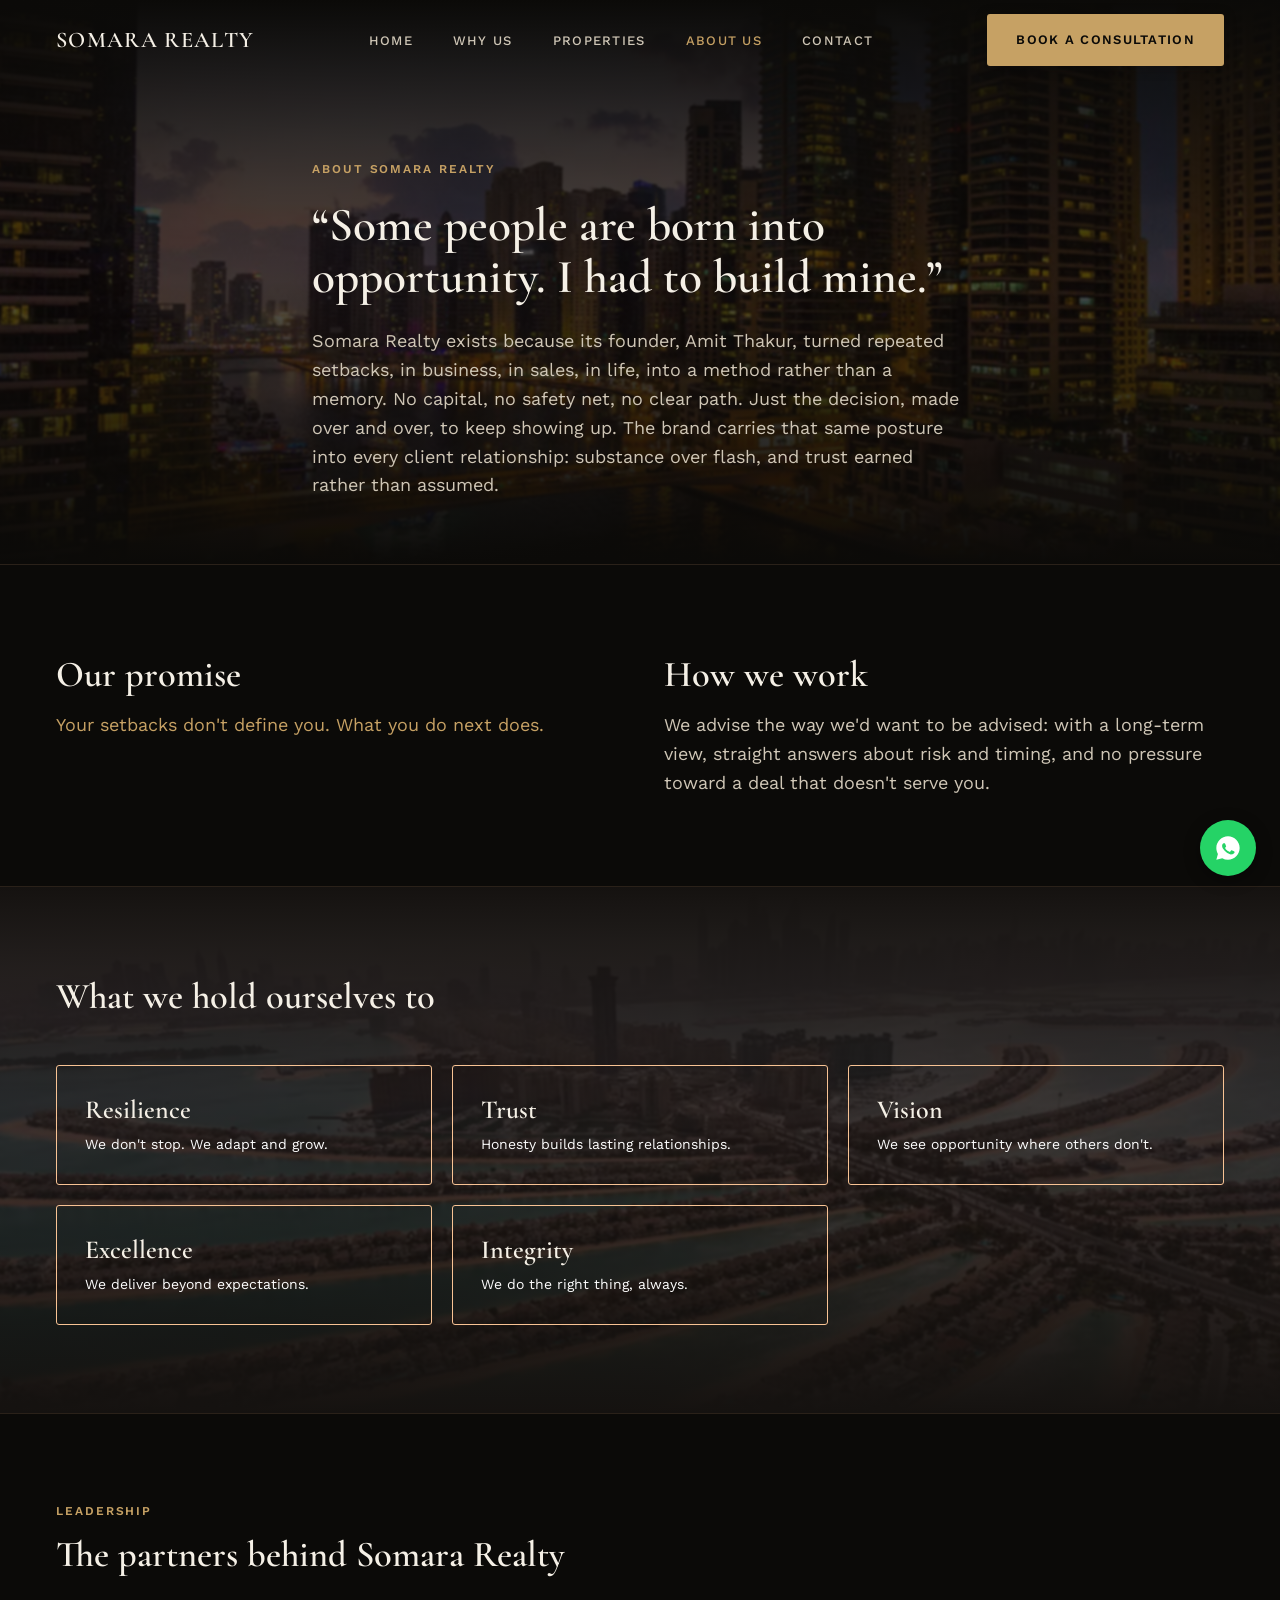
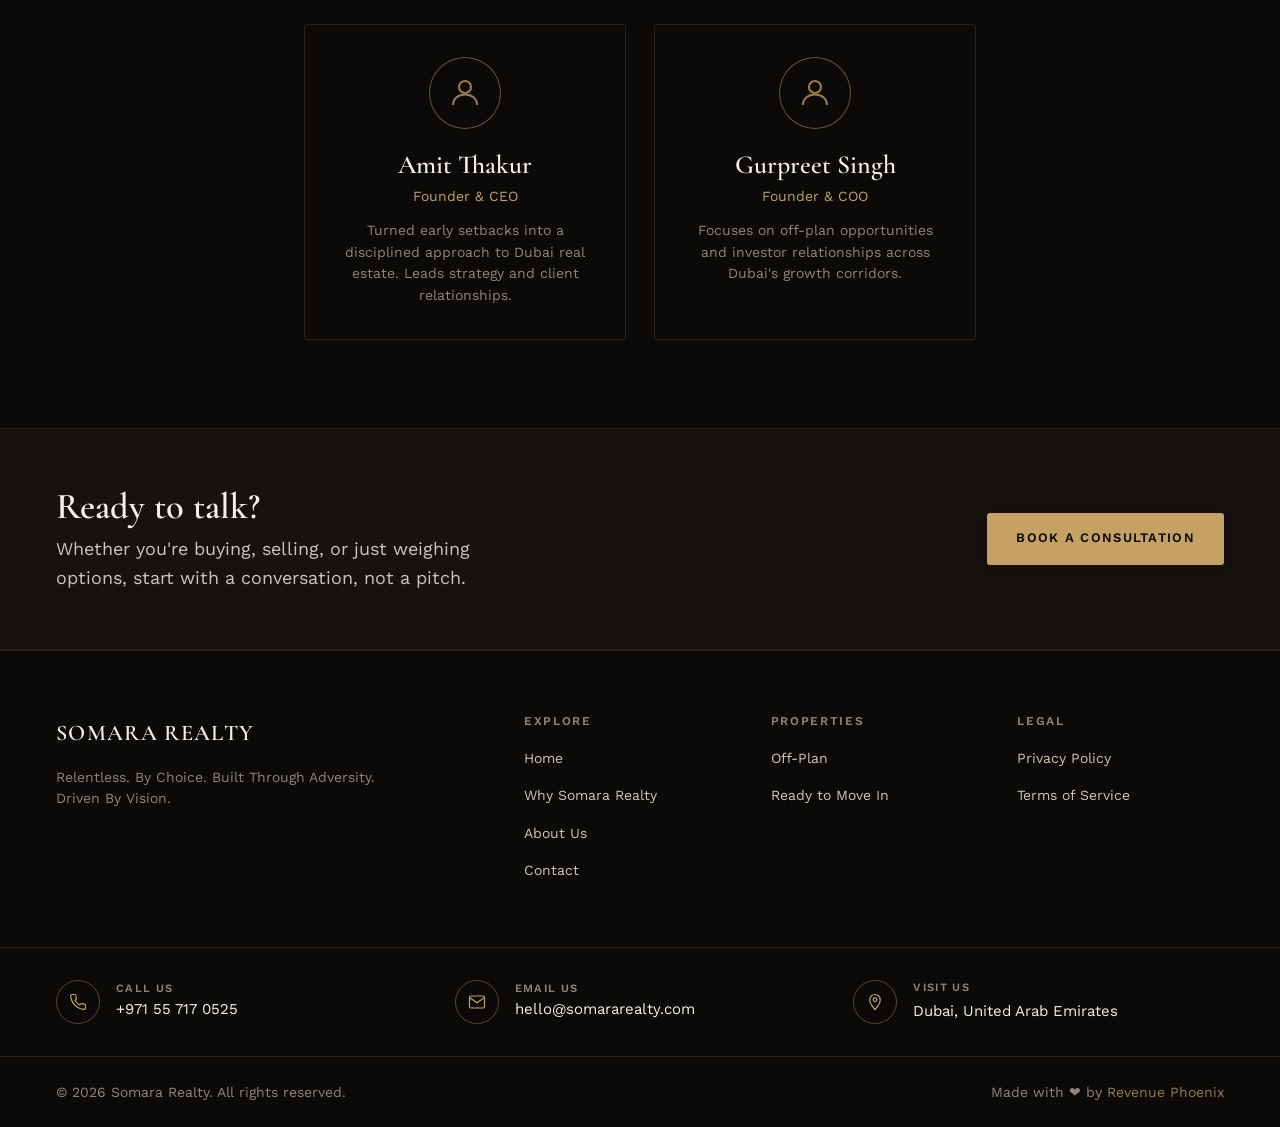
==== commit d0cd5714: "Update index.html" ====
--- a/about/index.html
+++ b/about/index.html
@@ -13,10 +13,10 @@
 <meta charset="UTF-8" />
 <meta name="viewport" content="width=device-width, initial-scale=1.0" />
   <link rel="icon" href="/favicon.ico" sizes="any" />
-<link rel="icon" type="image/png" sizes="16x16" href="/images/favicon/favicon-16.png" />
-<link rel="icon" type="image/png" sizes="32x32" href="/images/favicon/favicon-32.png" />
-<link rel="icon" type="image/png" sizes="192x192" href="/images/favicon/favicon-192.png" />
-<link rel="apple-touch-icon" sizes="180x180" href="/images/favicon/apple-touch-icon.png" />
+<link rel="icon" type="image/png" sizes="16x16" href="/images/favicon-16.png" />
+<link rel="icon" type="image/png" sizes="32x32" href="/images/favicon-32.png" />
+<link rel="icon" type="image/png" sizes="192x192" href="/images/favicon-192.png" />
+<link rel="apple-touch-icon" sizes="180x180" href="/images/apple-touch-icon.png" />
 <title>About Us | Somara Realty</title>
 <meta name="description" content="The story behind Somara Realty: a Dubai real estate practice built on resilience, trust, and vision." />
 <link rel="preconnect" href="https://fonts.googleapis.com">
@@ -113,17 +113,17 @@
         <div class="card-outlined realtor-card">
           <div class="realtor-avatar" aria-hidden="true"><svg viewBox="0 0 24 24" fill="none" stroke="currentColor" stroke-width="1.4"><circle cx="12" cy="8" r="4"/><path d="M4 20c0-4.4 3.6-7 8-7s8 2.6 8 7"/></svg></div>
           <h3>Amit Thakur</h3>
-          <p class="body-sm realtor-role">Founder &amp; Managing Partner</p>
+          <p class="body-sm realtor-role">Founder &amp; CEO</p>
           <p class="body-sm" style="margin-top:0.75rem;">Turned early setbacks into a disciplined approach to Dubai real estate. Leads strategy and client relationships.</p>
         </div>
         <div class="card-outlined realtor-card">
           <div class="realtor-avatar" aria-hidden="true"><svg viewBox="0 0 24 24" fill="none" stroke="currentColor" stroke-width="1.4"><circle cx="12" cy="8" r="4"/><path d="M4 20c0-4.4 3.6-7 8-7s8 2.6 8 7"/></svg></div>
-          <h3>Gurpreet</h3>
-          <p class="body-sm realtor-role">COO</p>
+          <h3>Gurpreet Singh</h3>
+          <p class="body-sm realtor-role">Founder &amp; COO</p>
           <p class="body-sm" style="margin-top:0.75rem;">Focuses on off-plan opportunities and investor relationships across Dubai's growth corridors.</p>
         </div>
       </div>
-      <p class="body-sm" style="margin-top:1.5rem;">Placeholder bios, to be finalized with the team.</p>
+      <!-- <p class="body-sm" style="margin-top:1.5rem;">Placeholder bios, to be finalized with the team.</p> -->
     </div>
   </section>
 
--- a/css/styles.css
+++ b/css/styles.css
@@ -239,12 +239,15 @@
    ========================================================= */
 .hero {
   position: relative;
-  min-height: 100svh;
+  min-height: min(100svh, 52rem);
   display: grid;
   align-items: center;
- 
   background: var(--ink);
-  padding-top: 6rem;
+  padding-top: 7rem;
+  padding-bottom: 4rem;
+}
+@media (min-width: 1800px) {
+  .hero { min-height: min(100svh, 58rem); }
 }
 .hero > .container {
   width: 100%;
@@ -487,16 +490,17 @@
   justify-content: center;
   width: 11rem;
   height: 4.5rem;
-  padding: 0.85rem 1.5rem;
+  padding: 0.7rem 1.25rem;
   border: 1px solid var(--ink-3);
   border-radius: var(--radius);
   background: #f7f3ec;
   flex-shrink: 0;
 }
 .marquee-item img {
-  max-width: 100%;
-  max-height: 100%;
+  width: 100%;
+  height: 100%;
   object-fit: contain;
+  mix-blend-mode: multiply;
 }
 @keyframes marquee-scroll {
   from { transform: translateX(0); }
@@ -807,6 +811,16 @@
   scroll-snap-align: start;
 }
 .insta-item img { width: 100%; height: 100%; object-fit: cover; display: block; }
+.insta-item.is-reel { width: 11rem; aspect-ratio: 9 / 16; }
+.insta-item.is-reel video { width: 100%; height: 100%; object-fit: cover; display: block; background: #000; }
+@media (min-width: 900px) {
+  .insta-scroll.has-reels {
+    display: grid;
+    grid-template-columns: repeat(5, minmax(0, 1fr));
+    overflow: visible;
+  }
+  .insta-scroll.has-reels .insta-item.is-reel { width: auto; }
+}
 .insta-item .insta-icon {
   position: absolute;
   top: 0.6rem;
@@ -1113,3 +1127,12 @@
 }
 .whatsapp-float:hover { transform: scale(1.08); }
 .whatsapp-float.is-visible { display: flex; }
+
+.legal-body h2 { margin-top: 2.75rem; font-size: 1.6rem; }
+.legal-body h2:first-of-type { margin-top: 2.25rem; }
+.legal-body p { margin-top: 0.85rem; }
+.legal-body a { color: var(--gold); }
+.legal-body a[href^="tel"] { white-space: nowrap; }
+#browse { scroll-margin-top: 4.5rem; }
+.link-btn { background: none; border: 0; padding: 0; margin-left: 0.5rem; font: inherit; color: var(--gold); text-decoration: underline; cursor: pointer; }
+.link-btn:hover { color: var(--ivory); }
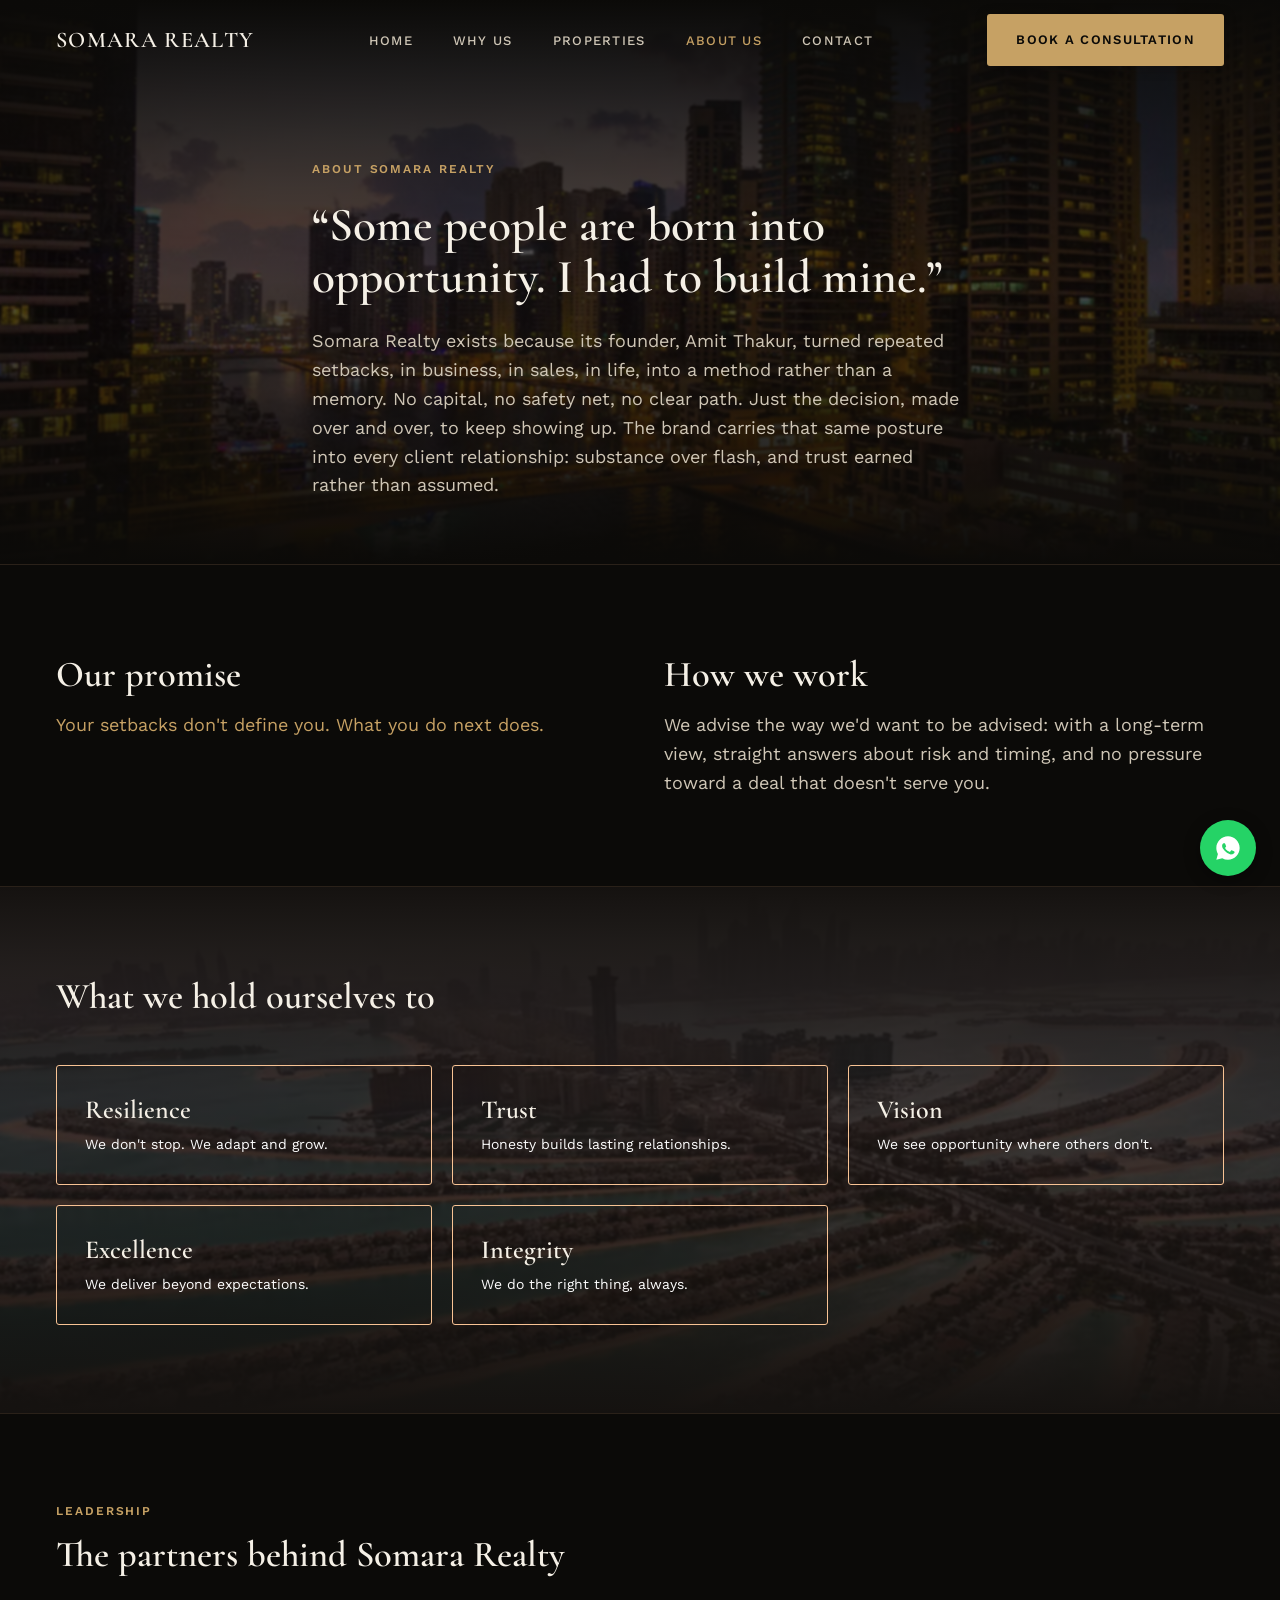
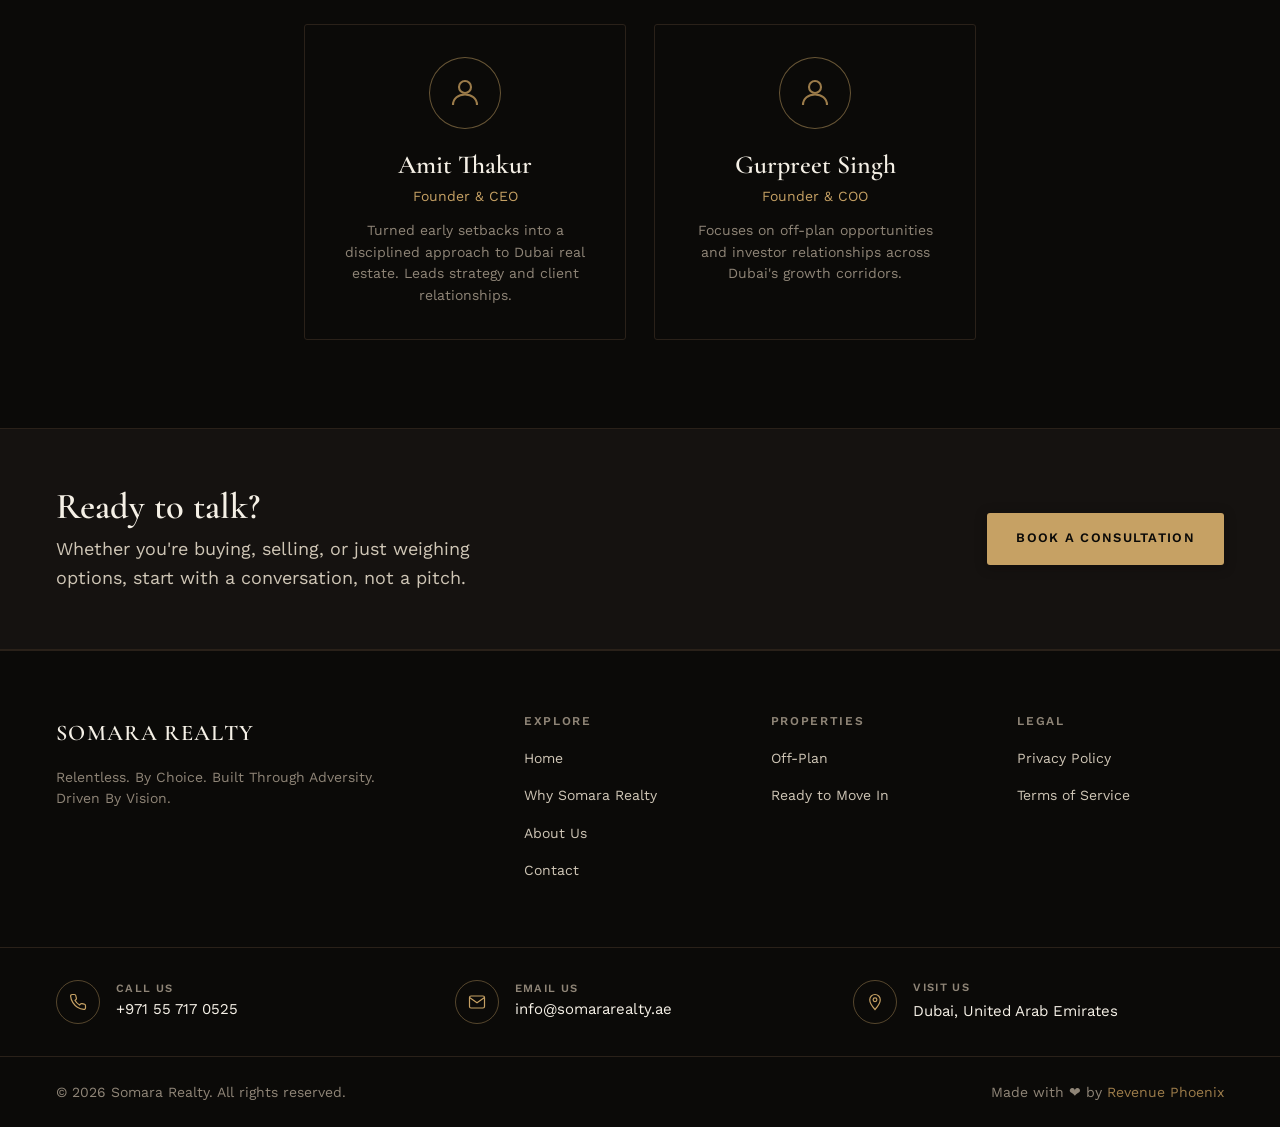
==== commit c7a3159a: "Update index.html" ====
--- a/about/index.html
+++ b/about/index.html
@@ -183,7 +183,7 @@
       <span class="footer-contact-icon" aria-hidden="true"><svg width="18" height="18" viewBox="0 0 24 24" fill="none" stroke="currentColor" stroke-width="1.6"><rect x="2" y="4" width="20" height="16" rx="2"/><path d="M2 6l10 7 10-7"/></svg></span>
       <div>
         <h3>Email Us</h3>
-        <a href="mailto:hello@somararealty.com" id="footerBarEmail">hello@somararealty.com</a>
+        <a href="mailto:info@somararealty.ae" id="footerBarEmail">info@somararealty.ae</a>
       </div>
     </div>
     <div class="footer-contact-item">
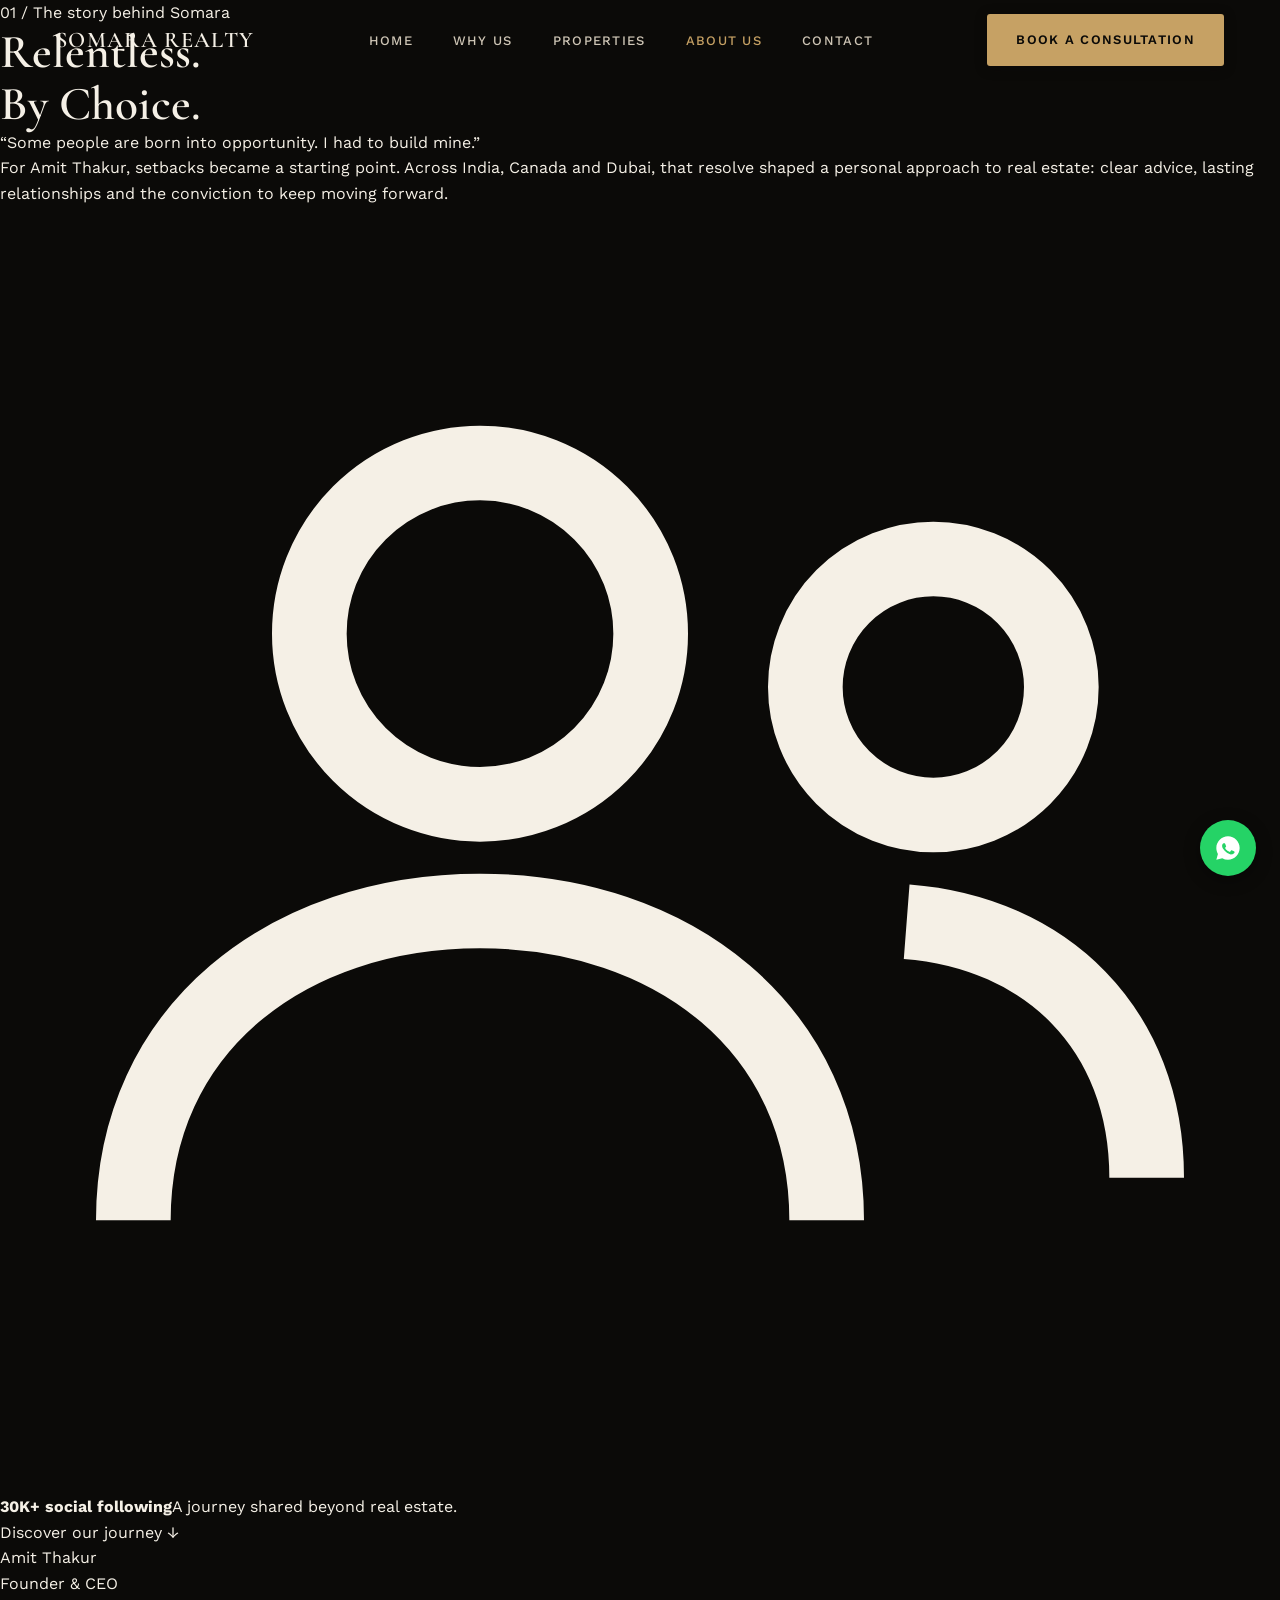
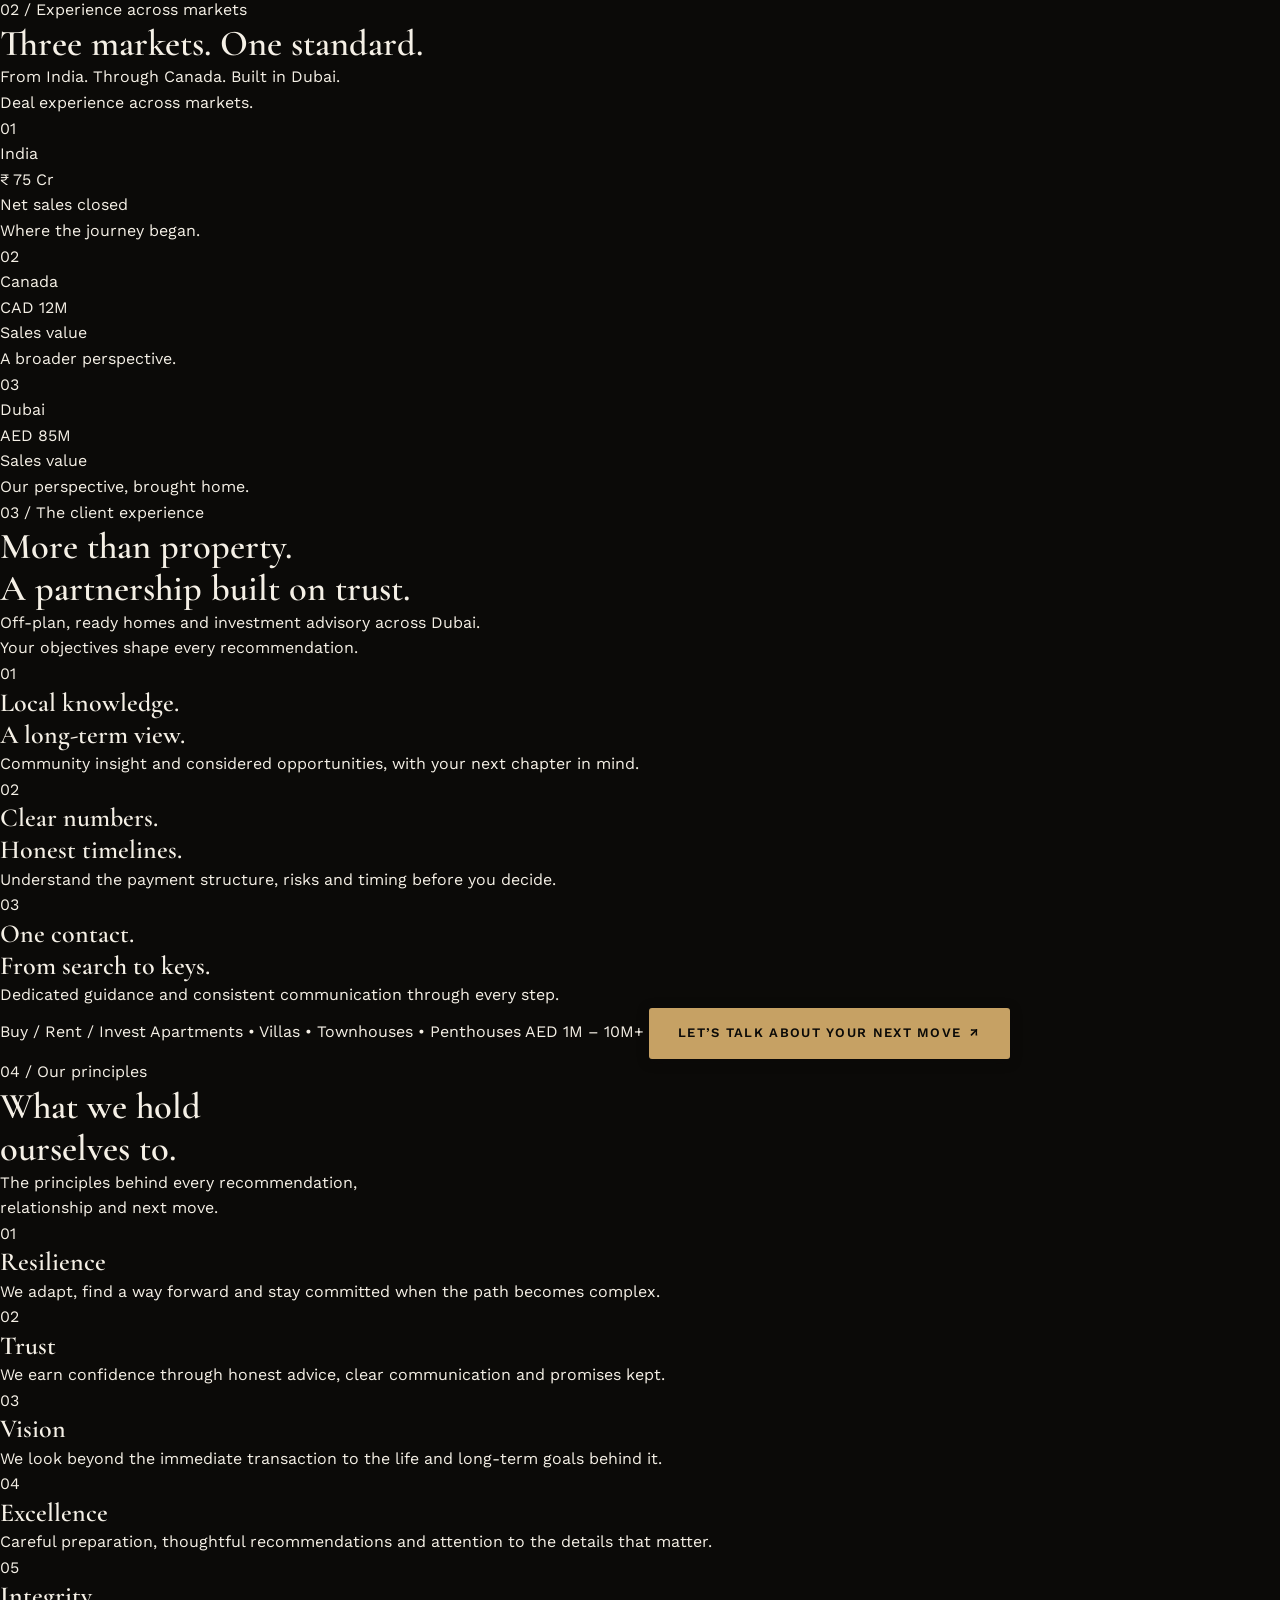
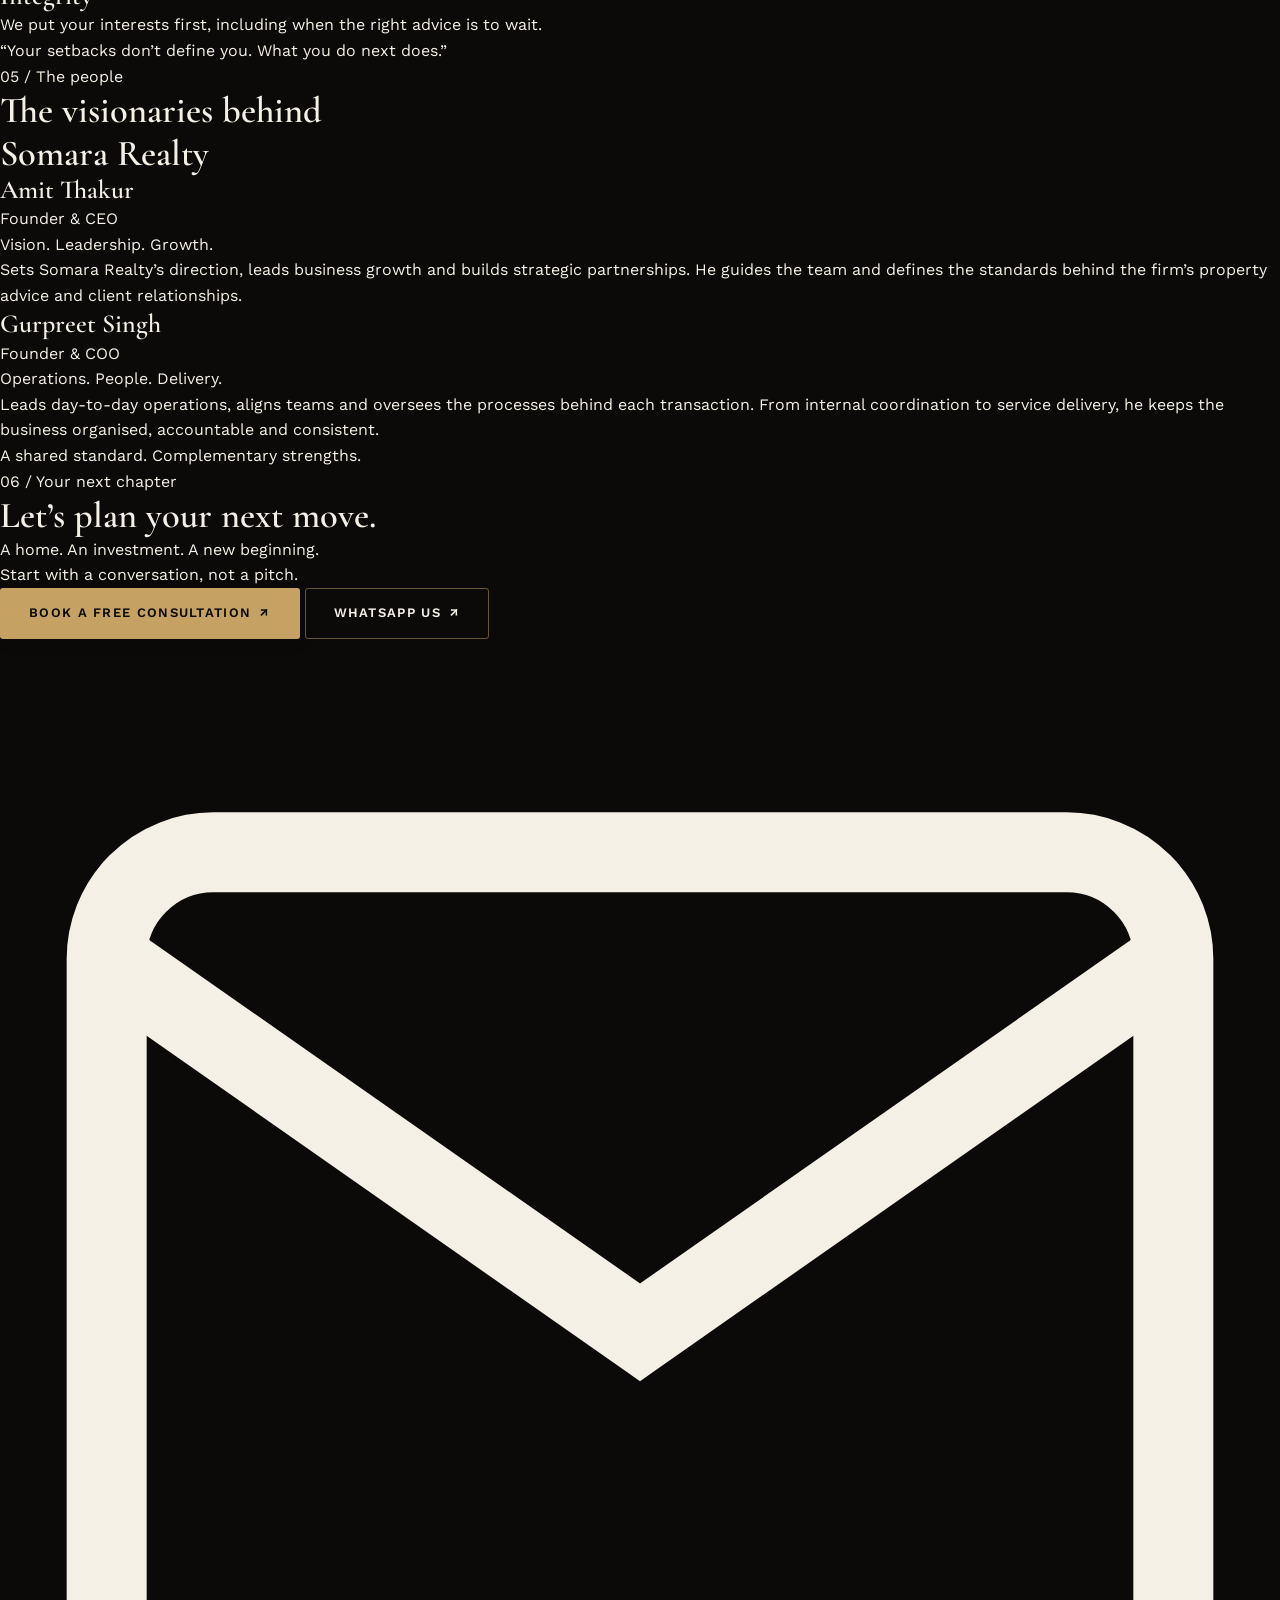
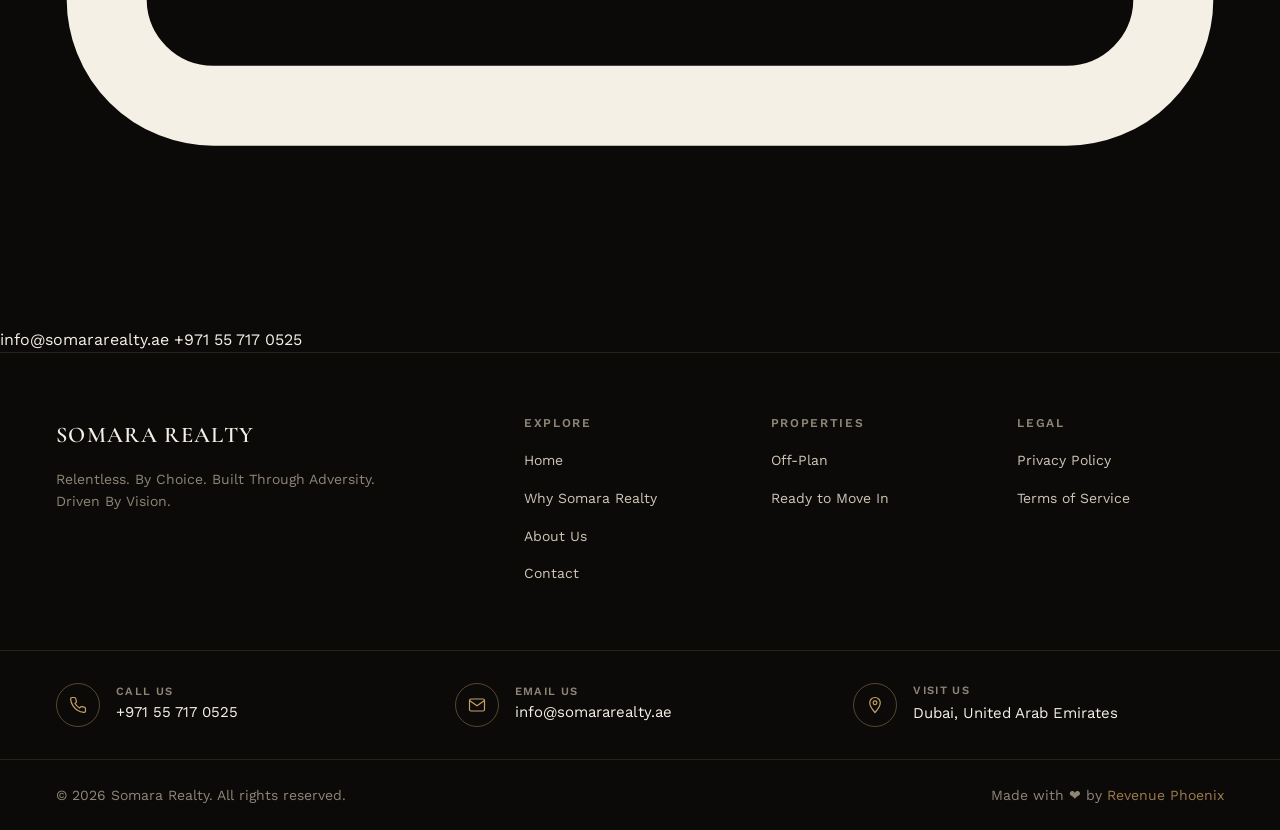
==== commit 8b4edbc6: "Update index.html" ====
--- a/about/index.html
+++ b/about/index.html
@@ -23,6 +23,7 @@
 <link rel="preconnect" href="https://fonts.gstatic.com" crossorigin>
 <link href="https://fonts.googleapis.com/css2?family=Cormorant+Garamond:ital,wght@0,500;0,600;0,700;1,500;1,600&family=Work+Sans:wght@400;500;600&display=swap" rel="stylesheet">
 <link rel="stylesheet" href="/css/styles.css" />
+<link rel="stylesheet" href="/css/about.css" />
 </head>
 <body>
 
@@ -66,74 +67,174 @@
   </div>
 </div>
 
-<main id="main-content">
-
-  <section class="page-hero about-hero-bg">
-    <div class="container" style="max-width:48rem;">
-      <span class="eyebrow">About Somara Realty</span>
-      <h1 id="aboutQuote">&ldquo;Some people are born into opportunity. I had to build mine.&rdquo;</h1>
-      <p class="body-lg" id="aboutStory">Somara Realty exists because its founder, Amit Thakur, turned repeated setbacks, in business, in sales, in life, into a method rather than a memory. No capital, no safety net, no clear path. Just the decision, made over and over, to keep showing up. The brand carries that same posture into every client relationship: substance over flash, and trust earned rather than assumed.</p>
-    </div>
-  </section>
-
-  <section class="section">
-    <div class="container" style="display:grid; gap:3rem; grid-template-columns:1fr;">
-      <div style="display:grid; gap:3rem; grid-template-columns:1fr 1fr;" class="responsive-2col">
+<main id="main-content" class="ab">
+
+  <!-- 01 · THE STORY -->
+  <section class="ab-hero" aria-labelledby="ab-h1">
+    <div class="ab-hero-text">
+      <p class="ab-eyebrow">01 / The story behind Somara</p>
+      <h1 id="ab-h1">Relentless.<br>By Choice.</h1>
+      <blockquote class="ab-quote">&ldquo;Some people are born into opportunity. I had to build mine.&rdquo;</blockquote>
+      <p class="ab-lead">For Amit Thakur, setbacks became a starting point. Across India, Canada and Dubai, that resolve shaped a personal approach to real estate: clear advice, lasting relationships and the conviction to keep moving forward.</p>
+      <div class="ab-follow">
+        <svg viewBox="0 0 24 24" fill="none" stroke="currentColor" stroke-width="1.4" aria-hidden="true"><circle cx="9" cy="8" r="3.2"/><path d="M2.5 19c0-3.6 2.9-5.8 6.5-5.8s6.5 2.2 6.5 5.8"/><circle cx="17.5" cy="9" r="2.4"/><path d="M17 13.4c2.6.2 4.5 2 4.5 4.8"/></svg>
+        <div><strong>30K+ social following</strong><span>A journey shared beyond real estate.</span></div>
+      </div>
+      <a href="#ab-markets" class="ab-link">Discover our journey <span aria-hidden="true">&darr;</span></a>
+    </div>
+    <figure class="ab-hero-photo">
+      <img src="/images/about/amit-hero.jpg" alt="Amit Thakur, Founder and CEO of Somara Realty" onerror="this.style.display='none'" />
+      <figcaption>Amit Thakur<br>Founder &amp; CEO</figcaption>
+    </figure>
+  </section>
+
+  <!-- 02 · THREE MARKETS -->
+  <section class="ab-section" id="ab-markets" aria-labelledby="ab-markets-h">
+    <div class="ab-wrap">
+      <p class="ab-eyebrow">02 / Experience across markets</p>
+      <div class="ab-markets-head">
         <div>
-          <h2>Our promise</h2>
-          <p class="body-lg" id="aboutPromise" style="margin-top:1rem; color:var(--gold);">Your setbacks don't define you. What you do next does.</p>
+          <h2 class="ab-h2" id="ab-markets-h">Three markets. One standard.</h2>
+          <p class="ab-sub">From India. Through Canada. Built in Dubai.</p>
         </div>
+        <p class="ab-aside">Deal experience across markets.</p>
+      </div>
+
+      <div class="ab-markets-grid">
+        <article class="ab-market">
+          <div class="ab-market-top">
+            <div class="ab-market-media"><img src="/images/about/market-india.jpg" alt="India skyline at dusk" loading="lazy" onerror="this.style.display='none'" /></div>
+            <span class="ab-node" aria-hidden="true">01</span>
+          </div>
+          <div class="ab-market-body">
+            <p class="ab-market-label">India</p>
+            <p class="ab-market-num">&#8377; 75 Cr</p>
+            <p class="ab-market-what">Net sales closed</p>
+            <p class="ab-market-note">Where the journey began.</p>
+          </div>
+        </article>
+        <article class="ab-market">
+          <div class="ab-market-top">
+            <div class="ab-market-media"><img src="/images/about/market-canada.jpg" alt="Toronto skyline at dusk" loading="lazy" onerror="this.style.display='none'" /></div>
+            <span class="ab-node" aria-hidden="true">02</span>
+          </div>
+          <div class="ab-market-body">
+            <p class="ab-market-label">Canada</p>
+            <p class="ab-market-num">CAD 12M</p>
+            <p class="ab-market-what">Sales value</p>
+            <p class="ab-market-note">A broader perspective.</p>
+          </div>
+        </article>
+        <article class="ab-market">
+          <div class="ab-market-top">
+            <div class="ab-market-media"><img src="/images/about/market-dubai.jpg" alt="Dubai skyline with Burj Khalifa at dusk" loading="lazy" onerror="this.style.display='none'" /></div>
+            <span class="ab-node" aria-hidden="true">03</span>
+          </div>
+          <div class="ab-market-body">
+            <p class="ab-market-label">Dubai</p>
+            <p class="ab-market-num">AED 85M</p>
+            <p class="ab-market-what">Sales value</p>
+            <p class="ab-market-note">Our perspective, brought home.</p>
+          </div>
+        </article>
+      </div>
+    </div>
+  </section>
+
+  <!-- 03 · THE CLIENT EXPERIENCE -->
+  <section class="ab-section" aria-labelledby="ab-client-h">
+    <div class="ab-wrap">
+      <div class="ab-client-grid">
         <div>
-          <h2>How we work</h2>
-          <p class="body-lg" id="aboutHowWeWork" style="margin-top:1rem;">We advise the way we'd want to be advised: with a long-term view, straight answers about risk and timing, and no pressure toward a deal that doesn't serve you.</p>
+          <p class="ab-eyebrow">03 / The client experience</p>
+          <h2 class="ab-h2" id="ab-client-h">More than property.<br>A partnership built on trust.</h2>
+          <p class="ab-sub" style="max-width:30rem;">Off-plan, ready homes and investment advisory across Dubai. Your objectives shape every recommendation.</p>
+          <div class="ab-client-photo"><img src="/images/about/client-experience.jpg" alt="Living room with a view of the Dubai skyline" loading="lazy" onerror="this.style.display='none'" /></div>
         </div>
-      </div>
-    </div>
-  </section>
-
-  <section class="section about-values-bg" style="border-top:1px solid var(--ink-3); border-bottom:1px solid var(--ink-3);">
-    <div class="container">
-      <h2>What we hold ourselves to</h2>
-      <div class="about-values" id="aboutValuesGrid">
-        <div class="card-outlined"><h3>Resilience</h3><p class="body-sm" style="margin-top:0.5rem">We don't stop. We adapt and grow.</p></div>
-        <div class="card-outlined"><h3>Trust</h3><p class="body-sm" style="margin-top:0.5rem">Honesty builds lasting relationships.</p></div>
-        <div class="card-outlined"><h3>Vision</h3><p class="body-sm" style="margin-top:0.5rem">We see opportunity where others don't.</p></div>
-        <div class="card-outlined"><h3>Excellence</h3><p class="body-sm" style="margin-top:0.5rem">We deliver beyond expectations.</p></div>
-        <div class="card-outlined"><h3>Integrity</h3><p class="body-sm" style="margin-top:0.5rem">We do the right thing, always.</p></div>
-      </div>
-    </div>
-  </section>
-
-  <section class="section" aria-labelledby="team-heading">
-    <div class="container">
-      <p class="eyebrow">Leadership</p>
-      <h2 id="team-heading" style="margin-top:0.75rem">The partners behind Somara Realty</h2>
-
-      <div class="realtor-grid realtor-grid--pair">
-        <div class="card-outlined realtor-card">
-          <div class="realtor-avatar" aria-hidden="true"><svg viewBox="0 0 24 24" fill="none" stroke="currentColor" stroke-width="1.4"><circle cx="12" cy="8" r="4"/><path d="M4 20c0-4.4 3.6-7 8-7s8 2.6 8 7"/></svg></div>
-          <h3>Amit Thakur</h3>
-          <p class="body-sm realtor-role">Founder &amp; CEO</p>
-          <p class="body-sm" style="margin-top:0.75rem;">Turned early setbacks into a disciplined approach to Dubai real estate. Leads strategy and client relationships.</p>
+        <div class="ab-points">
+          <div class="ab-point">
+            <span class="ab-point-num">01</span>
+            <div><h3>Local knowledge.<br>A long-term view.</h3><p>Community insight and considered opportunities, with your next chapter in mind.</p></div>
+          </div>
+          <div class="ab-point">
+            <span class="ab-point-num">02</span>
+            <div><h3>Clear numbers.<br>Honest timelines.</h3><p>Understand the payment structure, risks and timing before you decide.</p></div>
+          </div>
+          <div class="ab-point">
+            <span class="ab-point-num">03</span>
+            <div><h3>One contact.<br>From search to keys.</h3><p>Dedicated guidance and consistent communication through every step.</p></div>
+          </div>
         </div>
-        <div class="card-outlined realtor-card">
-          <div class="realtor-avatar" aria-hidden="true"><svg viewBox="0 0 24 24" fill="none" stroke="currentColor" stroke-width="1.4"><circle cx="12" cy="8" r="4"/><path d="M4 20c0-4.4 3.6-7 8-7s8 2.6 8 7"/></svg></div>
-          <h3>Gurpreet Singh</h3>
-          <p class="body-sm realtor-role">Founder &amp; COO</p>
-          <p class="body-sm" style="margin-top:0.75rem;">Focuses on off-plan opportunities and investor relationships across Dubai's growth corridors.</p>
+      </div>
+
+      <div class="ab-strip">
+        <span class="ab-strip-tag">Buy / Rent / Invest</span>
+        <span class="ab-strip-types">Apartments &bull; Villas &bull; Townhouses &bull; Penthouses</span>
+        <span class="ab-strip-range">AED 1M &ndash; 10M+</span>
+        <a href="/contact/" class="btn btn-primary js-open-consultation">Let&rsquo;s talk about your next move <span aria-hidden="true">&nearr;</span></a>
+      </div>
+    </div>
+  </section>
+
+  <!-- 04 · PRINCIPLES -->
+  <section class="ab-section ab-principles" aria-labelledby="ab-principles-h">
+    <div class="ab-wrap">
+      <p class="ab-eyebrow">04 / Our principles</p>
+      <h2 class="ab-h2" id="ab-principles-h">What we hold<br>ourselves to.</h2>
+      <p class="ab-sub" style="max-width:26rem;">The principles behind every recommendation, relationship and next move.</p>
+
+      <div class="ab-cards">
+        <div class="ab-card"><div class="ab-card-head"><span>01</span></div><h3>Resilience</h3><p>We adapt, find a way forward and stay committed when the path becomes complex.</p></div>
+        <div class="ab-card"><div class="ab-card-head"><span>02</span></div><h3>Trust</h3><p>We earn confidence through honest advice, clear communication and promises kept.</p></div>
+        <div class="ab-card"><div class="ab-card-head"><span>03</span></div><h3>Vision</h3><p>We look beyond the immediate transaction to the life and long-term goals behind it.</p></div>
+        <div class="ab-card"><div class="ab-card-head"><span>04</span></div><h3>Excellence</h3><p>Careful preparation, thoughtful recommendations and attention to the details that matter.</p></div>
+        <div class="ab-card"><div class="ab-card-head"><span>05</span></div><h3>Integrity</h3><p>We put your interests first, including when the right advice is to wait.</p></div>
+        <p class="ab-pullquote">&ldquo;Your setbacks don&rsquo;t define you. What you do next does.&rdquo;</p>
+      </div>
+    </div>
+  </section>
+
+  <!-- 05 · THE PEOPLE -->
+  <section class="ab-section" aria-labelledby="ab-people-h">
+    <div class="ab-wrap">
+      <p class="ab-eyebrow">05 / The people</p>
+      <h2 class="ab-h2" id="ab-people-h">The visionaries behind<br>Somara Realty</h2>
+
+      <div class="ab-people-grid">
+        <figure class="ab-people-photo"><img src="/images/about/amit-portrait.jpg" alt="Amit Thakur, Founder and CEO, at his desk" loading="lazy" onerror="this.style.display='none'" /></figure>
+        <div>
+          <div class="ab-person">
+            <h3 class="ab-name">Amit Thakur</h3>
+            <p class="ab-role">Founder &amp; CEO</p>
+            <p class="ab-tagline">Vision. Leadership. Growth.</p>
+            <p class="ab-bio">Sets Somara Realty&rsquo;s direction, leads business growth and builds strategic partnerships. He guides the team and defines the standards behind the firm&rsquo;s property advice and client relationships.</p>
+          </div>
+          <div class="ab-person">
+            <h3 class="ab-name">Gurpreet Singh</h3>
+            <p class="ab-role">Founder &amp; COO</p>
+            <p class="ab-tagline">Operations. People. Delivery.</p>
+            <p class="ab-bio">Leads day-to-day operations, aligns teams and oversees the processes behind each transaction. From internal coordination to service delivery, he keeps the business organised, accountable and consistent.</p>
+          </div>
+          <p class="ab-shared">A shared standard. Complementary strengths.</p>
         </div>
       </div>
-      <!-- <p class="body-sm" style="margin-top:1.5rem;">Placeholder bios, to be finalized with the team.</p> -->
-    </div>
-  </section>
-
-  <section class="consultation">
-    <div class="container">
-      <div>
-        <h2>Ready to talk?</h2>
-        <p class="body-lg" style="margin-top:0.5rem; max-width:28rem;">Whether you're buying, selling, or just weighing options, start with a conversation, not a pitch.</p>
-      </div>
-      <a href="/contact/" class="btn btn-primary">Book a Consultation</a>
+    </div>
+  </section>
+
+  <!-- 06 · NEXT CHAPTER -->
+  <section class="ab-section ab-cta" aria-labelledby="ab-cta-h">
+    <div class="ab-wrap ab-section-inner">
+      <p class="ab-eyebrow">06 / Your next chapter</p>
+      <h2 class="ab-h2" id="ab-cta-h">Let&rsquo;s plan your next move.</h2>
+      <p class="ab-sub">A home. An investment. A new beginning.<br>Start with a conversation, not a pitch.</p>
+      <div class="ab-cta-btns">
+        <a href="/contact/" class="btn btn-primary js-open-consultation">Book a free consultation <span aria-hidden="true">&nearr;</span></a>
+        <a href="#" id="footerWhatsapp" class="btn btn-outline" target="_blank" rel="noopener noreferrer" style="display:none;">WhatsApp us <span aria-hidden="true">&nearr;</span></a>
+      </div>
+      <div class="ab-contact-lines">
+        <a href="mailto:info@somararealty.ae" id="contactEmail"><svg viewBox="0 0 24 24" fill="none" stroke="currentColor" stroke-width="1.5" aria-hidden="true"><rect x="2" y="4" width="20" height="16" rx="2"/><path d="M2 6l10 7 10-7"/></svg>info@somararealty.ae</a>
+        <a href="tel:+971557170525" id="contactPhone"><svg viewBox="0 0 24 24" fill="none" stroke="currentColor" stroke-width="1.5" aria-hidden="true"><path d="M22 16.92v3a2 2 0 0 1-2.18 2 19.79 19.79 0 0 1-8.63-3.07 19.5 19.5 0 0 1-6-6 19.79 19.79 0 0 1-3.07-8.67A2 2 0 0 1 4.11 2h3a2 2 0 0 1 2 1.72c.127.96.362 1.903.7 2.81a2 2 0 0 1-.45 2.11L8.09 9.91a16 16 0 0 0 6 6l1.27-1.27a2 2 0 0 1 2.11-.45c.907.338 1.85.573 2.81.7A2 2 0 0 1 22 16.92z"/></svg>+971 55 717 0525</a>
+      </div>
     </div>
   </section>
 
@@ -142,7 +243,7 @@
 <footer class="site-footer">
   <div class="container footer-top">
     <div class="footer-brand">
-      <span class="logo">SOMARA REALTY</span>
+      <a href="/" class="logo" aria-label="Somara Realty home">SOMARA REALTY</a>
       <p class="body-sm" style="margin-top:1rem; max-width:22rem;">Relentless. By Choice. Built Through Adversity. Driven By Vision.</p>
     </div>
     <div class="footer-links-grid">
--- a/css/styles.css
+++ b/css/styles.css
@@ -1136,3 +1136,181 @@
 #browse { scroll-margin-top: 4.5rem; }
 .link-btn { background: none; border: 0; padding: 0; margin-left: 0.5rem; font: inherit; color: var(--gold); text-decoration: underline; cursor: pointer; }
 .link-btn:hover { color: var(--ivory); }
+
+
+/* =========================================================
+   Property cards: developer logo tile, handover/plan details
+   ========================================================= */
+.property-media.has-logo,
+.modal-media.has-logo { background: #f7f3ec; }
+.property-media.has-logo > svg,
+.modal-media.has-logo > svg { display: none; }
+.property-media img.dev-logo,
+.modal-media img.dev-logo {
+  object-fit: contain;
+  padding: 2.25rem 3rem;
+  mix-blend-mode: multiply;
+}
+.property-badge--tag {
+  left: auto;
+  right: 0.9rem;
+  color: var(--gold);
+  border-color: var(--gold-dim);
+}
+.property-dev {
+  font-size: 0.7rem;
+  font-weight: 600;
+  letter-spacing: 0.1em;
+  text-transform: uppercase;
+  color: var(--gold);
+  margin-bottom: 0.35rem;
+}
+.property-price-from {
+  font-family: var(--font-body, inherit);
+  font-size: 0.7rem;
+  font-weight: 500;
+  letter-spacing: 0.08em;
+  text-transform: uppercase;
+  color: var(--stone);
+  margin-right: 0.25rem;
+}
+.property-meta { flex-wrap: wrap; row-gap: 0.35rem; }
+.modal-facts {
+  margin-top: 1.25rem;
+  display: grid;
+  grid-template-columns: repeat(2, minmax(0, 1fr));
+  gap: 0.9rem 1.5rem;
+  padding-top: 1.1rem;
+  border-top: 1px solid var(--ink-3);
+}
+.modal-facts dt {
+  font-size: 0.68rem;
+  font-weight: 600;
+  letter-spacing: 0.1em;
+  text-transform: uppercase;
+  color: var(--stone);
+}
+.modal-facts dd { margin: 0.2rem 0 0; color: var(--ivory); font-size: 0.95rem; }
+
+/* =========================================================
+   Oct 17 updates
+   ========================================================= */
+
+/* 1. Popup close (X): always above the photo; on phones it stays pinned
+   at the top-right of the popup while the popup scrolls. */
+.modal-close { z-index: 10; cursor: pointer; }
+@media (max-width: 719px) {
+  .lead-modal-inner { display: block; }
+  .modal-close {
+    position: sticky;
+    top: 0.75rem;
+    margin: 0.75rem 0.75rem -3.25rem auto;
+    background: rgba(11, 10, 8, 0.85);
+  }
+  .lead-modal-media-caption { padding-right: 3.75rem; }
+}
+
+/* 4. Hero search with only Location + Budget */
+@media (min-width: 800px) {
+  .hero-search form.hero-search-compact { grid-template-columns: repeat(2, 1fr) auto; }
+}
+
+/* 2. Mortgage calculator */
+.mortgage-section { background: var(--ink); }
+.mortgage-card {
+  margin-top: 2rem;
+  display: grid;
+  grid-template-columns: 1fr;
+  gap: 1.5rem;
+  background: var(--ink-2);
+  border: 1px solid var(--ink-3);
+  border-radius: var(--radius);
+  padding: 1.25rem;
+}
+@media (min-width: 480px) { .mortgage-card { padding: 1.5rem; } }
+@media (min-width: 860px) {
+  .mortgage-card { grid-template-columns: 1.1fr 1fr; gap: 2rem; padding: 2rem; align-items: start; }
+}
+.mortgage-inputs { display: grid; gap: 1.25rem; min-width: 0; }
+.mortgage-inputs .field input[type="text"],
+.mortgage-inputs .field input[type="number"] { font-size: 1rem; }
+.mortgage-inputs .field input[type="range"] {
+  padding: 0;
+  height: 1.75rem;
+  background: transparent;
+  border: 0;
+  accent-color: var(--gold);
+  cursor: pointer;
+}
+.mc-val { float: right; color: var(--gold); letter-spacing: 0; text-transform: none; font-size: 0.85rem; }
+.mc-hint { margin-top: 0.25rem; font-size: 0.8rem; color: var(--stone); }
+.mortgage-result {
+  background: var(--ink);
+  border: 1px solid rgba(198, 161, 100, 0.3);
+  border-radius: var(--radius);
+  padding: 1.25rem;
+  min-width: 0;
+}
+@media (min-width: 480px) { .mortgage-result { padding: 1.5rem; } }
+.mc-label { font-size: 0.7rem; font-weight: 600; letter-spacing: 0.1em; text-transform: uppercase; color: var(--stone); }
+.mc-monthly {
+  margin-top: 0.4rem;
+  font-family: var(--font-display);
+  font-size: clamp(2rem, 8vw, 3rem);
+  line-height: 1.1;
+  color: var(--gold);
+  overflow-wrap: anywhere;
+}
+.mc-breakdown { margin-top: 1.25rem; }
+.mc-breakdown > div {
+  display: flex;
+  justify-content: space-between;
+  align-items: baseline;
+  gap: 1rem;
+  padding: 0.7rem 0;
+  border-top: 1px solid var(--ink-3);
+}
+.mc-breakdown dt { font-size: 0.85rem; color: var(--ivory-dim); }
+.mc-breakdown dd { margin: 0; font-size: 0.95rem; color: var(--ivory); text-align: right; }
+.mortgage-result .btn { width: 100%; margin-top: 1.25rem; }
+.mc-note { margin-top: 1rem; font-size: 0.75rem; line-height: 1.5; color: var(--stone); }
+
+.mortgage-section .section-head + p { margin-top: 1rem; }
+
+/* =========================================================
+   Oct 17 (2): phone layout for the category section + hero text
+   ========================================================= */
+
+/* Category section on phones: cards sit in one swipeable row instead of a
+   long vertical list. Tablets and desktops keep the normal grid. */
+@media (max-width: 639px) {
+  #categoryGrid {
+    display: flex;
+    gap: 1rem;
+    overflow-x: auto;
+    scroll-snap-type: x mandatory;
+    -webkit-overflow-scrolling: touch;
+    overscroll-behavior-x: contain;
+    scrollbar-width: none;
+    margin-inline: -1.5rem;          /* run edge to edge of the screen */
+    padding: 0.25rem 1.5rem 0.75rem;
+    scroll-padding-inline: 1.5rem;
+  }
+  #categoryGrid::-webkit-scrollbar { display: none; }
+  #categoryGrid .property-card {
+    flex: 0 0 82%;                   /* next card peeks in so it's clear you can swipe */
+    max-width: 22rem;
+    scroll-snap-align: start;
+  }
+  #categoryGrid .empty-state { flex: 0 0 100%; }
+}
+
+/* Hero description: brighter, slightly bolder, easier to read over the video */
+.hero-content .body-lg {
+  color: var(--ivory);
+  font-weight: 500;
+  text-shadow: 0 1px 14px rgba(0, 0, 0, 0.65);
+}
+@media (max-width: 640px) {
+  .hero-content .body-lg { font-size: 1.05rem; line-height: 1.55; }
+}
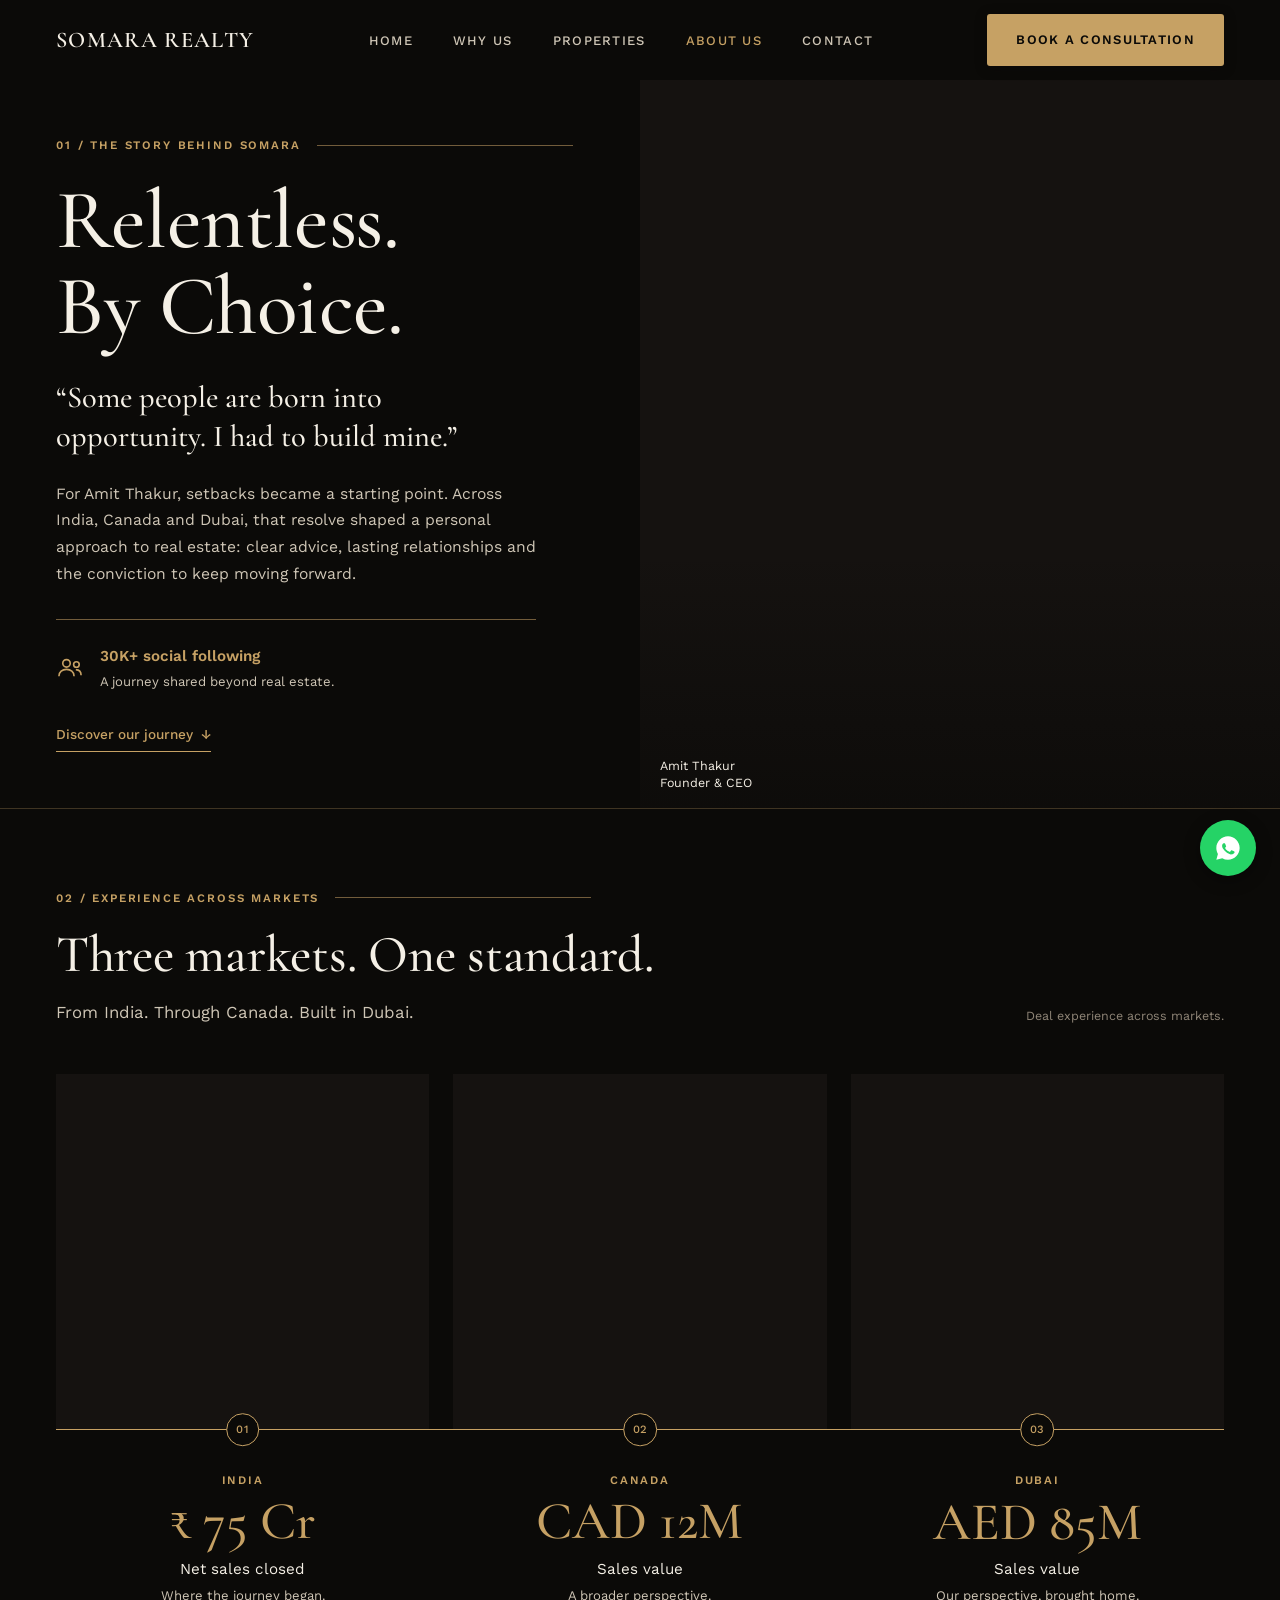
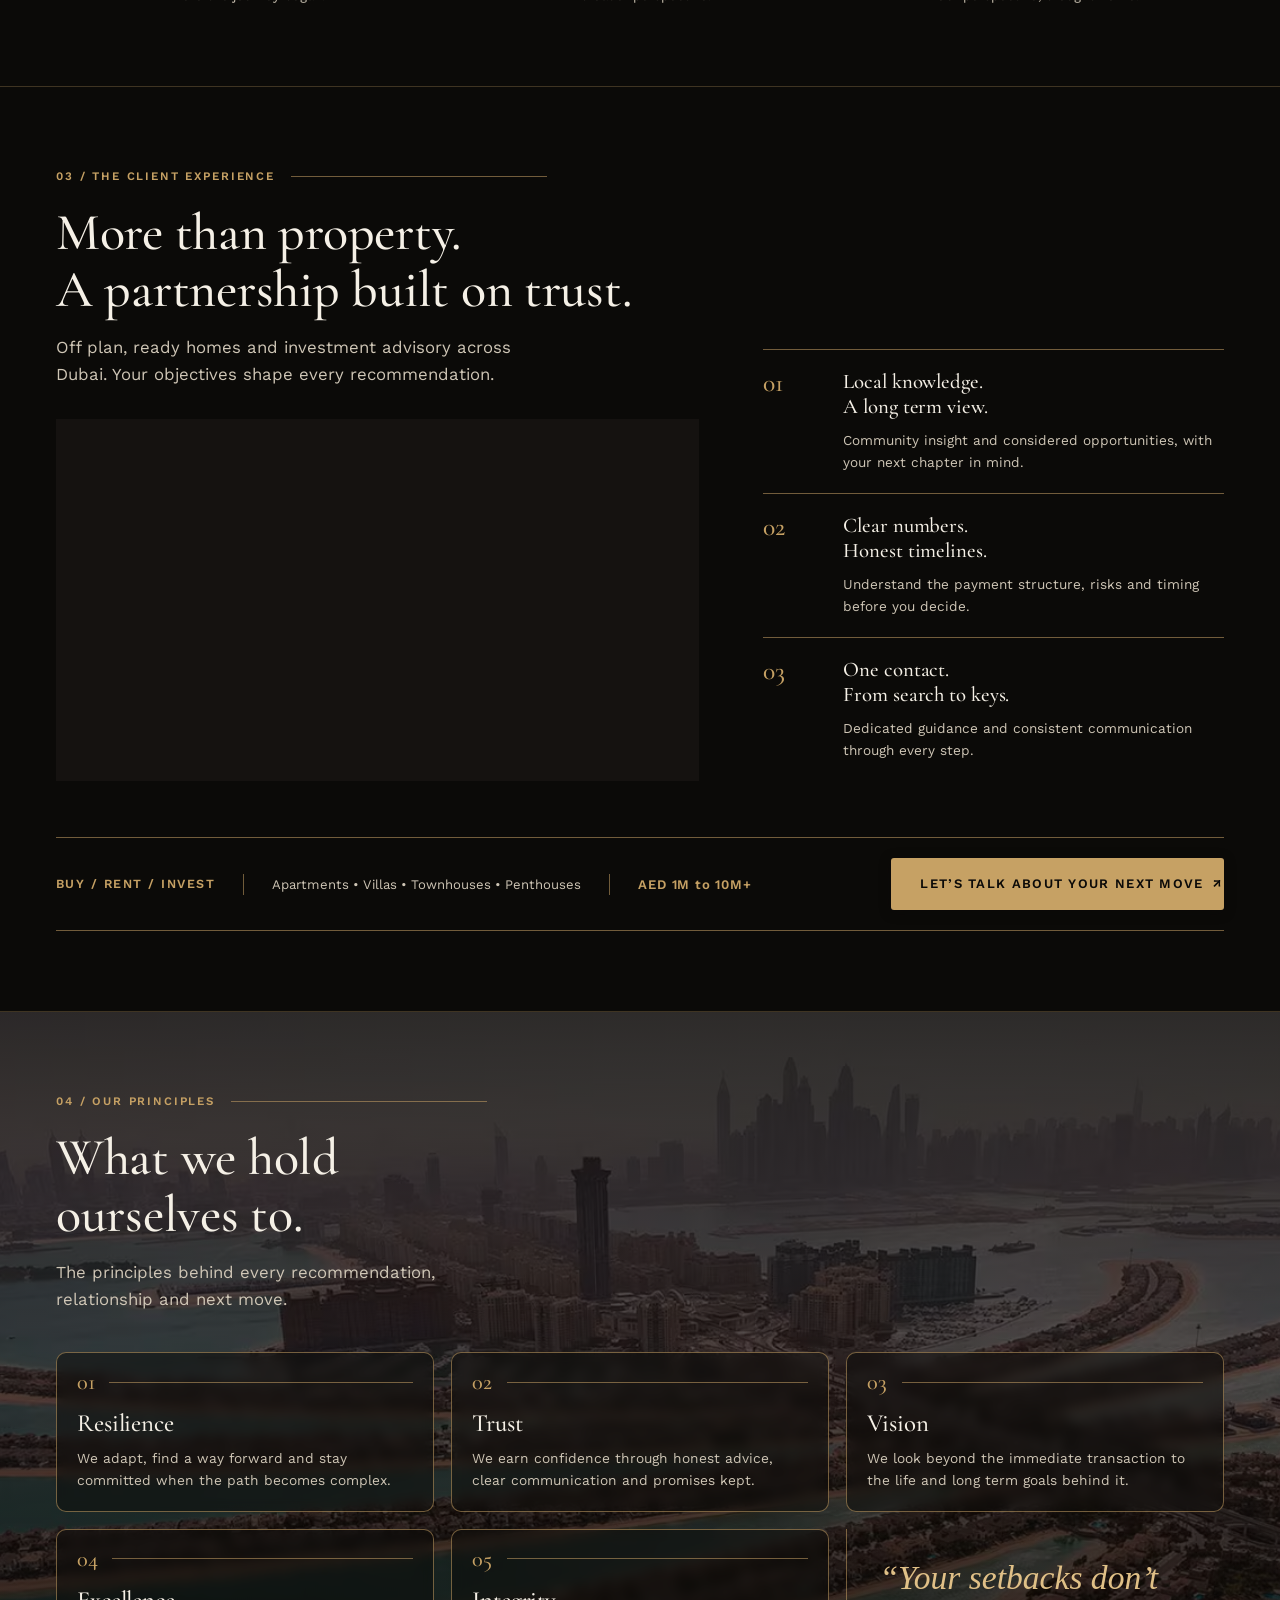
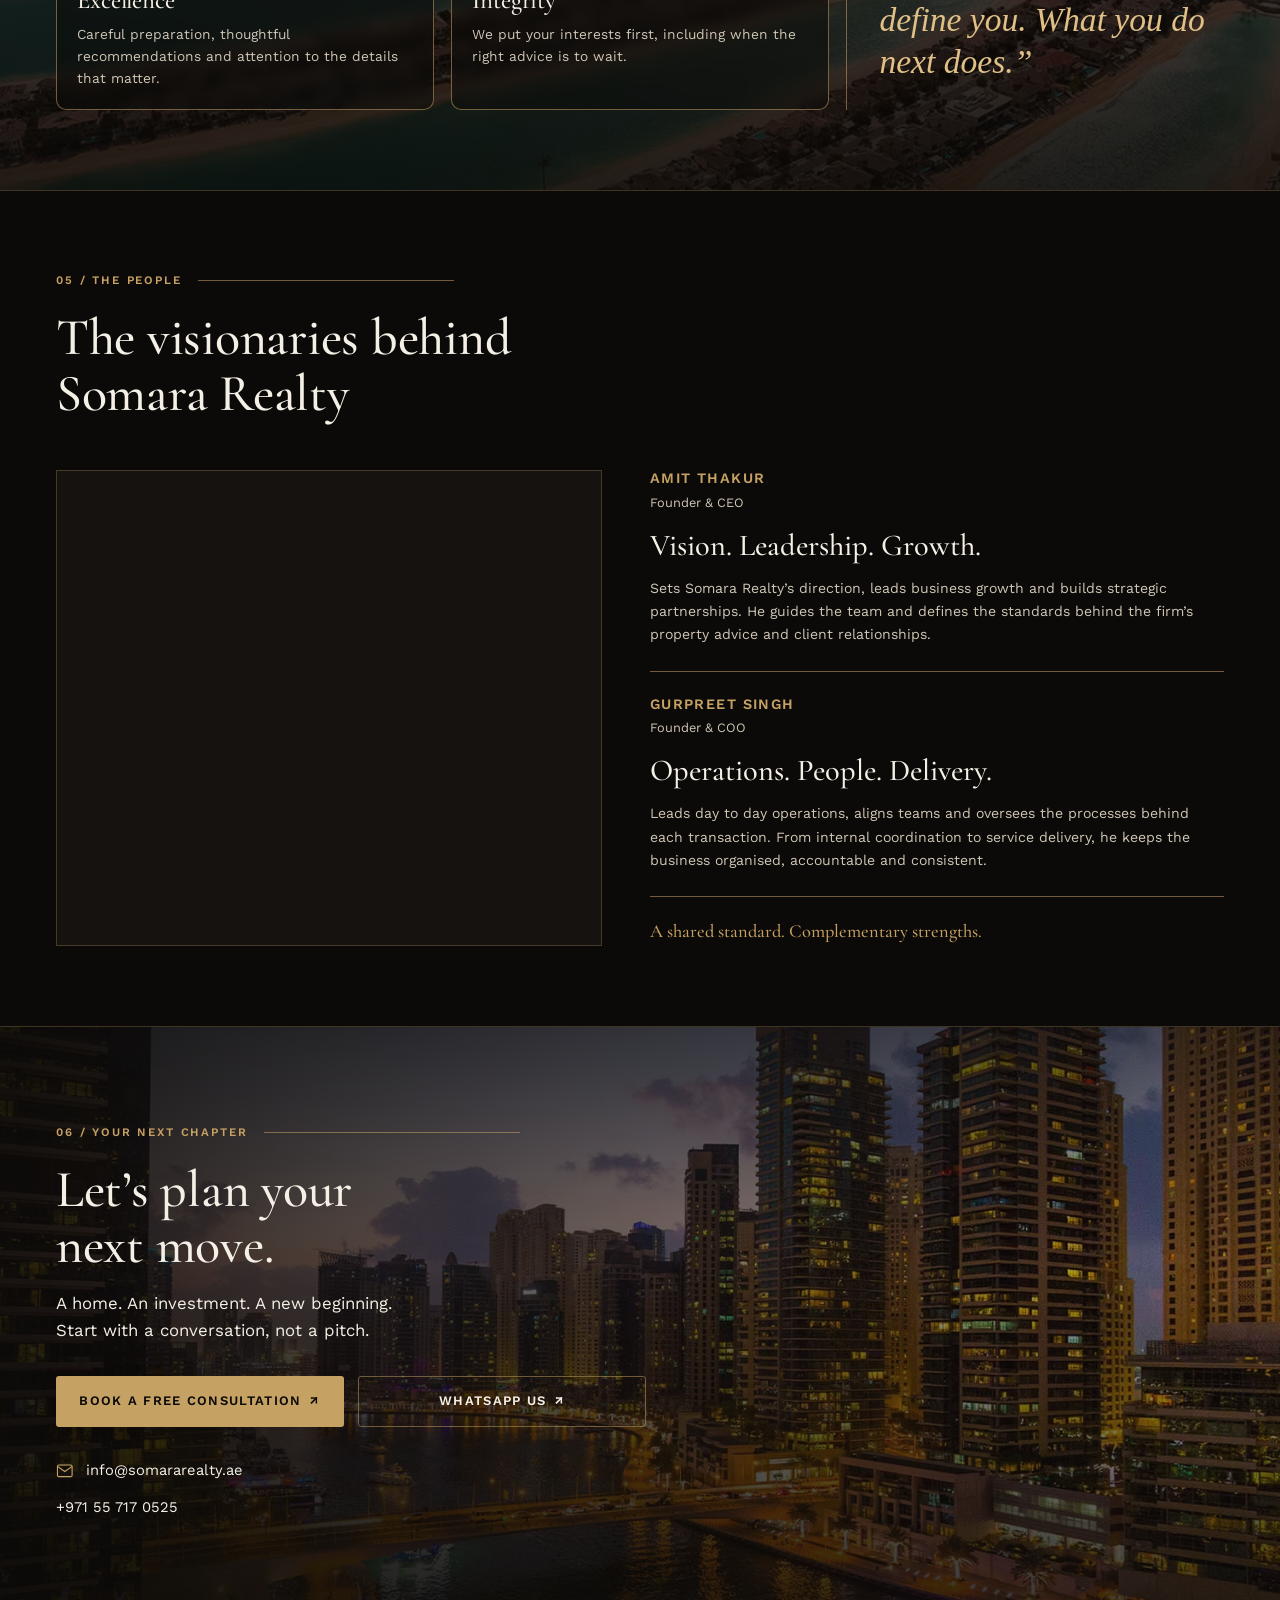
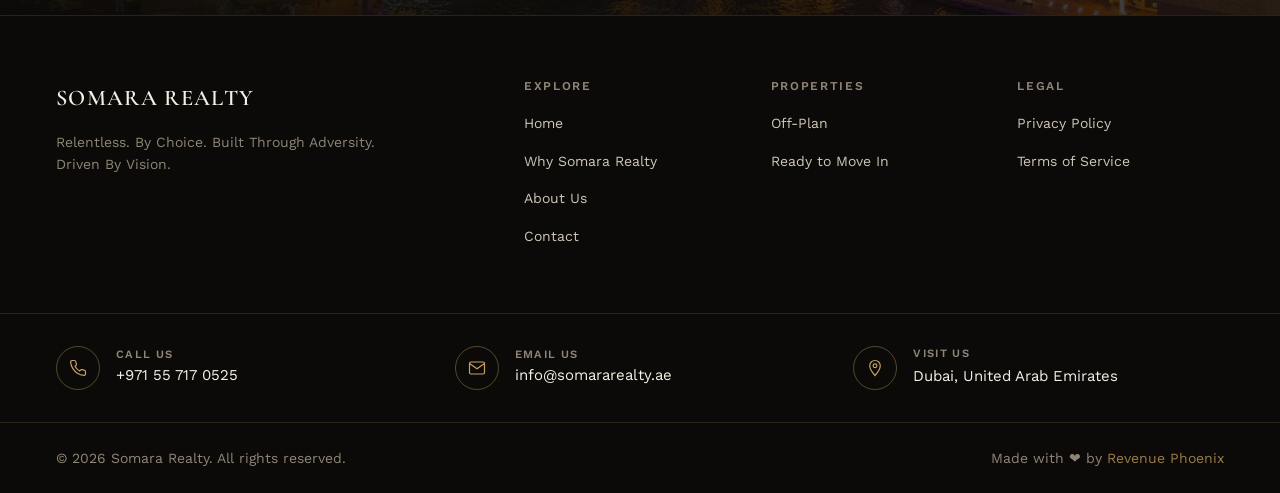
==== commit 8bc48e80: "Update index.html" ====
--- a/about/index.html
+++ b/about/index.html
@@ -148,13 +148,13 @@
         <div>
           <p class="ab-eyebrow">03 / The client experience</p>
           <h2 class="ab-h2" id="ab-client-h">More than property.<br>A partnership built on trust.</h2>
-          <p class="ab-sub" style="max-width:30rem;">Off-plan, ready homes and investment advisory across Dubai. Your objectives shape every recommendation.</p>
+          <p class="ab-sub" style="max-width:30rem;">Off plan, ready homes and investment advisory across Dubai. Your objectives shape every recommendation.</p>
           <div class="ab-client-photo"><img src="/images/about/client-experience.jpg" alt="Living room with a view of the Dubai skyline" loading="lazy" onerror="this.style.display='none'" /></div>
         </div>
         <div class="ab-points">
           <div class="ab-point">
             <span class="ab-point-num">01</span>
-            <div><h3>Local knowledge.<br>A long-term view.</h3><p>Community insight and considered opportunities, with your next chapter in mind.</p></div>
+            <div><h3>Local knowledge.<br>A long term view.</h3><p>Community insight and considered opportunities, with your next chapter in mind.</p></div>
           </div>
           <div class="ab-point">
             <span class="ab-point-num">02</span>
@@ -170,7 +170,7 @@
       <div class="ab-strip">
         <span class="ab-strip-tag">Buy / Rent / Invest</span>
         <span class="ab-strip-types">Apartments &bull; Villas &bull; Townhouses &bull; Penthouses</span>
-        <span class="ab-strip-range">AED 1M &ndash; 10M+</span>
+        <span class="ab-strip-range">AED 1M to 10M+</span>
         <a href="/contact/" class="btn btn-primary js-open-consultation">Let&rsquo;s talk about your next move <span aria-hidden="true">&nearr;</span></a>
       </div>
     </div>
@@ -186,7 +186,7 @@
       <div class="ab-cards">
         <div class="ab-card"><div class="ab-card-head"><span>01</span></div><h3>Resilience</h3><p>We adapt, find a way forward and stay committed when the path becomes complex.</p></div>
         <div class="ab-card"><div class="ab-card-head"><span>02</span></div><h3>Trust</h3><p>We earn confidence through honest advice, clear communication and promises kept.</p></div>
-        <div class="ab-card"><div class="ab-card-head"><span>03</span></div><h3>Vision</h3><p>We look beyond the immediate transaction to the life and long-term goals behind it.</p></div>
+        <div class="ab-card"><div class="ab-card-head"><span>03</span></div><h3>Vision</h3><p>We look beyond the immediate transaction to the life and long term goals behind it.</p></div>
         <div class="ab-card"><div class="ab-card-head"><span>04</span></div><h3>Excellence</h3><p>Careful preparation, thoughtful recommendations and attention to the details that matter.</p></div>
         <div class="ab-card"><div class="ab-card-head"><span>05</span></div><h3>Integrity</h3><p>We put your interests first, including when the right advice is to wait.</p></div>
         <p class="ab-pullquote">&ldquo;Your setbacks don&rsquo;t define you. What you do next does.&rdquo;</p>
@@ -213,7 +213,7 @@
             <h3 class="ab-name">Gurpreet Singh</h3>
             <p class="ab-role">Founder &amp; COO</p>
             <p class="ab-tagline">Operations. People. Delivery.</p>
-            <p class="ab-bio">Leads day-to-day operations, aligns teams and oversees the processes behind each transaction. From internal coordination to service delivery, he keeps the business organised, accountable and consistent.</p>
+            <p class="ab-bio">Leads day to day operations, aligns teams and oversees the processes behind each transaction. From internal coordination to service delivery, he keeps the business organised, accountable and consistent.</p>
           </div>
           <p class="ab-shared">A shared standard. Complementary strengths.</p>
         </div>
--- a/css/about.css
+++ b/css/about.css
@@ -0,0 +1,255 @@
+/* =========================================================
+   About page (about/index.html), editorial layout.
+   Loads after styles.css and reuses its colour tokens and fonts.
+   All classes are prefixed "ab-" so nothing else on the site is touched.
+   ========================================================= */
+
+.ab { --ab-pad: 1.5rem; --ab-line: rgba(198, 161, 100, 0.28); --ab-gold-line: rgba(198, 161, 100, 0.55); background: var(--ink); }
+@media (min-width: 768px)  { .ab { --ab-pad: 2.5rem; } }
+@media (min-width: 1200px) { .ab { --ab-pad: 3.5rem; } }
+
+/* shared building blocks ---------------------------------- */
+.ab-wrap { max-width: var(--container-max); margin-inline: auto; padding-inline: var(--ab-pad); }
+.ab-section { padding-block: 4rem; border-bottom: 1px solid var(--ab-line); }
+@media (min-width: 768px) { .ab-section { padding-block: 5rem; } }
+
+.ab-eyebrow {
+  display: flex;
+  align-items: center;
+  gap: 1rem;
+  font-family: var(--font-sans);
+  font-weight: 600;
+  font-size: 0.72rem;
+  letter-spacing: 0.16em;
+  text-transform: uppercase;
+  color: var(--gold);
+}
+.ab-eyebrow::after { content: ""; flex: 1; height: 1px; background: var(--ab-gold-line); max-width: 16rem; }
+
+.ab h1, .ab h2, .ab h3 { font-weight: 500; letter-spacing: -0.005em; }
+.ab-h2 { font-size: clamp(2rem, 1.2rem + 3vw, 3.25rem); line-height: 1.08; margin-top: 1.25rem; color: var(--ivory); }
+.ab-sub { margin-top: 1rem; font-size: 1.05rem; line-height: 1.6; color: var(--ivory-dim); }
+
+.ab-link {
+  display: inline-flex;
+  align-items: center;
+  gap: 0.5rem;
+  font-size: 0.85rem;
+  font-weight: 500;
+  color: var(--gold);
+  padding-bottom: 0.3rem;
+  border-bottom: 1px solid var(--gold);
+  transition: color 150ms var(--ease), border-color 150ms var(--ease);
+}
+.ab-link:hover { color: var(--gold-bright); border-color: var(--gold-bright); }
+
+/* 01 · hero ------------------------------------------------ */
+.ab-hero {
+  display: grid;
+  grid-template-columns: 1fr;
+  padding-top: 5rem;               /* clears the fixed header */
+  border-bottom: 1px solid var(--ab-line);
+}
+.ab-hero-text {
+  padding: 2.5rem var(--ab-pad) 3rem;
+  display: flex;
+  flex-direction: column;
+  justify-content: center;
+}
+.ab-hero h1 {
+  margin-top: 1.5rem;
+  font-size: clamp(3rem, 2rem + 4.5vw, 5.25rem);
+  line-height: 1.02;
+  color: var(--ivory);
+}
+.ab-quote {
+  margin-top: 1.75rem;
+  font-family: var(--font-display);
+  font-weight: 500;
+  font-size: clamp(1.35rem, 1rem + 1.4vw, 1.9rem);
+  line-height: 1.3;
+  color: var(--ivory);
+  max-width: 30rem;
+}
+.ab-lead { margin-top: 1.5rem; max-width: 30rem; font-size: 0.98rem; line-height: 1.7; color: var(--ivory-dim); }
+.ab-follow {
+  margin-top: 2rem;
+  padding-top: 1.5rem;
+  border-top: 1px solid var(--ab-gold-line);
+  max-width: 30rem;
+  display: flex;
+  align-items: center;
+  gap: 1rem;
+}
+.ab-follow svg { flex: none; width: 1.75rem; height: 1.75rem; color: var(--gold); }
+.ab-follow strong { display: block; font-weight: 600; font-size: 0.95rem; color: var(--gold); }
+.ab-follow span { display: block; margin-top: 0.15rem; font-size: 0.82rem; color: var(--ivory-dim); }
+.ab-hero .ab-link { margin-top: 2rem; align-self: flex-start; }
+
+.ab-hero-photo { position: relative; margin: 0; aspect-ratio: 4 / 5; background: var(--ink-2); overflow: hidden; }
+.ab-hero-photo img { width: 100%; height: 100%; object-fit: cover; object-position: center top; display: block; }
+.ab-hero-photo::after {
+  content: ""; position: absolute; inset: auto 0 0 0; height: 35%;
+  background: linear-gradient(0deg, rgba(11,10,8,0.75) 0%, rgba(11,10,8,0) 100%);
+}
+.ab-hero-photo figcaption {
+  position: absolute; left: 1.25rem; bottom: 1rem; z-index: 1;
+  font-size: 0.78rem; line-height: 1.4; color: var(--ivory);
+}
+@media (min-width: 768px) {
+  .ab-hero { grid-template-columns: 1fr 1fr; min-height: 38rem; }
+  .ab-hero-text {
+    padding-block: 3.5rem;
+    padding-left: max(var(--ab-pad), calc((100vw - var(--container-max)) / 2 + var(--ab-pad)));
+    padding-right: 2.5rem;
+  }
+  .ab-hero-photo { aspect-ratio: auto; }
+}
+
+/* 02 · three markets ---------------------------------------- */
+.ab-markets-head { display: flex; flex-wrap: wrap; align-items: flex-end; justify-content: space-between; gap: 1rem; }
+.ab-aside { font-size: 0.78rem; color: var(--stone); }
+.ab-markets-grid { margin-top: 2.5rem; display: grid; grid-template-columns: 1fr; gap: 1.25rem; }
+.ab-market { display: grid; grid-template-columns: 7.5rem 1fr; gap: 1.1rem; align-items: center; }
+.ab-market-top { position: relative; }
+.ab-market-media { aspect-ratio: 1 / 1; overflow: hidden; background: var(--ink-2); }
+.ab-market-media img { width: 100%; height: 100%; object-fit: cover; display: block; }
+.ab-node { display: none; }
+.ab-market-body { text-align: left; }
+.ab-market-label { font-size: 0.72rem; font-weight: 600; letter-spacing: 0.16em; text-transform: uppercase; color: var(--gold); }
+.ab-market-num { margin-top: 0.3rem; font-family: var(--font-display); font-weight: 500; font-size: clamp(2rem, 1.4rem + 2.4vw, 3.4rem); line-height: 1.05; color: var(--gold); }
+.ab-market-what { margin-top: 0.45rem; font-size: 0.95rem; color: var(--ivory); }
+.ab-market-note { margin-top: 0.2rem; font-size: 0.82rem; color: var(--ivory-dim); }
+
+@media (min-width: 700px) {
+  .ab-markets-grid { grid-template-columns: repeat(3, 1fr); gap: 1.5rem; margin-top: 3rem; }
+  .ab-market { display: block; text-align: center; }
+  .ab-market-media { aspect-ratio: 1.05 / 1; }
+  .ab-market-body { text-align: center; padding-top: 2.6rem; }
+  /* gold timeline running through the numbered circles */
+  .ab-market-top::after {
+    content: ""; position: absolute; bottom: 0; height: 1px; background: var(--gold);
+    left: -0.75rem; right: -0.75rem;
+  }
+  .ab-market:first-child .ab-market-top::after { left: 0; }
+  .ab-market:last-child .ab-market-top::after { right: 0; }
+  .ab-node {
+    display: flex; align-items: center; justify-content: center;
+    position: absolute; left: 50%; top: 100%; z-index: 2;
+    width: 2.1rem; height: 2.1rem; border-radius: 50%;
+    border: 1px solid var(--gold); background: var(--ink); color: var(--gold);
+    font-size: 0.7rem; font-weight: 500; letter-spacing: 0.04em;
+    transform: translate(-50%, -50%);
+  }
+}
+
+/* 03 · client experience ------------------------------------ */
+.ab-client-grid { display: grid; grid-template-columns: 1fr; gap: 2.5rem; }
+.ab-client-photo { margin-top: 2rem; aspect-ratio: 16 / 9; background: var(--ink-2); overflow: hidden; }
+.ab-client-photo img { width: 100%; height: 100%; object-fit: cover; display: block; }
+.ab-points { display: grid; align-content: end; }
+.ab-point { display: grid; grid-template-columns: 3rem 1fr; gap: 0.5rem 1rem; padding: 1.25rem 0; border-top: 1px solid var(--ab-gold-line); }
+.ab-point-num { font-family: var(--font-display); font-weight: 500; font-size: 1.6rem; line-height: 1; color: var(--gold); }
+.ab-point h3 { font-size: 1.3rem; line-height: 1.2; color: var(--ivory); }
+.ab-point p { margin-top: 0.6rem; font-size: 0.85rem; line-height: 1.6; color: var(--ivory-dim); }
+@media (min-width: 900px) {
+  .ab-client-grid { grid-template-columns: 1.35fr 1fr; gap: 3rem; align-items: stretch; }
+  .ab-points { padding-left: 1rem; }
+  .ab-point { grid-template-columns: 4rem 1fr; }
+}
+
+.ab-strip {
+  margin-top: 3.5rem;
+  border-top: 1px solid var(--ab-gold-line);
+  border-bottom: 1px solid var(--ab-gold-line);
+  padding-block: 1.25rem;
+  display: grid; grid-template-columns: 1fr; gap: 0.9rem; align-items: center;
+}
+.ab-strip-tag { font-size: 0.78rem; font-weight: 600; letter-spacing: 0.12em; text-transform: uppercase; color: var(--gold); }
+.ab-strip-types { font-size: 0.82rem; color: var(--ivory-dim); }
+.ab-strip-range { font-size: 0.82rem; font-weight: 600; letter-spacing: 0.06em; color: var(--gold); }
+.ab-strip .btn { justify-self: stretch; width: 100%; box-sizing: border-box; min-width: 0; white-space: normal; }
+@media (min-width: 900px) {
+  .ab-strip { grid-template-columns: auto auto auto 1fr; gap: 0; }
+  .ab-strip > * { padding-inline: 1.75rem; }
+  .ab-strip > *:first-child { padding-left: 0; }
+  .ab-strip > *:not(:first-child):not(:last-child) { border-left: 1px solid var(--ab-gold-line); }
+  .ab-strip > *:last-child { justify-self: end; padding-right: 0; border-left: 1px solid var(--ab-gold-line); }
+  .ab-strip .btn { justify-self: end; width: auto; white-space: nowrap; }
+}
+
+/* 04 · principles ------------------------------------------- */
+.ab-principles { position: relative; overflow: hidden; isolation: isolate; }
+.ab-principles::before {
+  content: ""; position: absolute; inset: 0; z-index: -2;
+  background: url("/images/properties/palm-jumeirah-media-3-dtcm.avif") center / cover no-repeat;
+  filter: brightness(0.5) saturate(1.05);
+}
+.ab-principles::after {
+  content: ""; position: absolute; inset: 0; z-index: -1;
+  background: linear-gradient(180deg, rgba(11,10,8,0.7) 0%, rgba(11,10,8,0.35) 45%, rgba(11,10,8,0.8) 100%);
+}
+.ab-cards { margin-top: 2.5rem; display: grid; grid-template-columns: 1fr; gap: 1rem; }
+.ab-card {
+  border: 1px solid var(--ab-gold-line);
+  border-radius: 10px;
+  background: rgba(11, 10, 8, 0.5);
+  -webkit-backdrop-filter: blur(6px);
+  backdrop-filter: blur(6px);
+  padding: 1.1rem 1.25rem 1.25rem;
+}
+.ab-card-head { display: flex; align-items: center; gap: 0.9rem; }
+.ab-card-head span { font-family: var(--font-display); font-weight: 500; font-size: 1.4rem; color: var(--gold); line-height: 1; }
+.ab-card-head::after { content: ""; flex: 1; height: 1px; background: var(--ab-gold-line); }
+.ab-card h3 { margin-top: 0.9rem; font-size: 1.55rem; color: var(--ivory); }
+.ab-card p { margin-top: 0.5rem; font-size: 0.86rem; line-height: 1.6; color: var(--ivory-dim); }
+.ab-pullquote {
+  display: flex; align-items: center;
+  padding: 0.5rem 0 0.5rem 1.5rem;
+  border-left: 1px solid var(--ab-gold-line);
+  font-family: var(--font-display); font-style: italic; font-weight: 500;
+  font-size: clamp(1.6rem, 1.1rem + 1.6vw, 2.1rem); line-height: 1.25;
+  color: var(--gold-bright);
+}
+@media (min-width: 560px) { .ab-cards { grid-template-columns: repeat(2, 1fr); } .ab-pullquote { grid-column: 1 / -1; padding-block: 1rem; } }
+@media (min-width: 960px) {
+  .ab-cards { grid-template-columns: repeat(3, 1fr); gap: 1.1rem; }
+  .ab-pullquote { grid-column: auto; padding-left: 2rem; }
+}
+
+/* 05 · the people ------------------------------------------- */
+.ab-people-grid { margin-top: 2.5rem; display: grid; grid-template-columns: 1fr; gap: 2rem; align-items: stretch; }
+.ab-people-photo { margin: 0; background: var(--ink-2); overflow: hidden; border: 1px solid var(--ab-line); }
+.ab-people-photo img { width: 100%; height: 100%; min-height: 20rem; object-fit: cover; object-position: center top; display: block; }
+.ab-person { padding-block: 1.5rem; border-top: 1px solid var(--ab-gold-line); }
+.ab-person:first-child { border-top: 0; padding-top: 0; }
+.ab-person h3.ab-name { font-family: var(--font-sans); font-size: 0.9rem; font-weight: 600; letter-spacing: 0.1em; text-transform: uppercase; color: var(--gold); }
+.ab-role { margin-top: 0.3rem; font-size: 0.8rem; color: var(--ivory-dim); }
+.ab-tagline { margin-top: 0.9rem; font-family: var(--font-display); font-weight: 500; font-size: clamp(1.5rem, 1.1rem + 1.2vw, 1.9rem); line-height: 1.2; color: var(--ivory); }
+.ab-person p.ab-bio { margin-top: 0.8rem; font-size: 0.88rem; line-height: 1.65; color: var(--ivory-dim); }
+.ab-shared { padding-top: 1.25rem; border-top: 1px solid var(--ab-gold-line); font-family: var(--font-display); font-weight: 500; font-size: 1.15rem; color: var(--gold); }
+@media (min-width: 800px) {
+  .ab-people-grid { grid-template-columns: 0.95fr 1fr; gap: 3rem; margin-top: 3rem; }
+  .ab-people-photo img { min-height: 100%; }
+}
+
+/* 06 · next chapter ------------------------------------------ */
+.ab-cta { position: relative; overflow: hidden; isolation: isolate; border-bottom: 0; }
+.ab-cta::before {
+  content: ""; position: absolute; inset: 0; z-index: -2;
+  background: url("/images/properties/dubai-marina-1560x10002.avif") center / cover no-repeat;
+}
+.ab-cta::after {
+  content: ""; position: absolute; inset: 0; z-index: -1;
+  background: linear-gradient(90deg, rgba(11,10,8,0.88) 0%, rgba(11,10,8,0.55) 55%, rgba(11,10,8,0.25) 100%),
+              linear-gradient(180deg, rgba(11,10,8,0.5) 0%, rgba(11,10,8,0) 40%, rgba(11,10,8,0.7) 100%);
+}
+.ab-cta .ab-section-inner { padding-block: 1rem; }
+.ab-cta h2 { max-width: 12ch; }
+.ab-cta .ab-sub { color: var(--ivory); max-width: 26rem; }
+.ab-cta-btns { margin-top: 2rem; display: flex; flex-wrap: wrap; gap: 0.9rem; }
+.ab-cta-btns .btn { flex: 1 1 14rem; max-width: 18rem; justify-content: center; }
+.ab-contact-lines { margin-top: 2rem; display: grid; gap: 0.8rem; }
+.ab-contact-lines a { display: inline-flex; align-items: center; gap: 0.8rem; font-size: 0.92rem; color: var(--ivory); }
+.ab-contact-lines a:hover { color: var(--gold); }
+.ab-contact-lines svg { flex: none; width: 1.1rem; height: 1.1rem; color: var(--gold); }
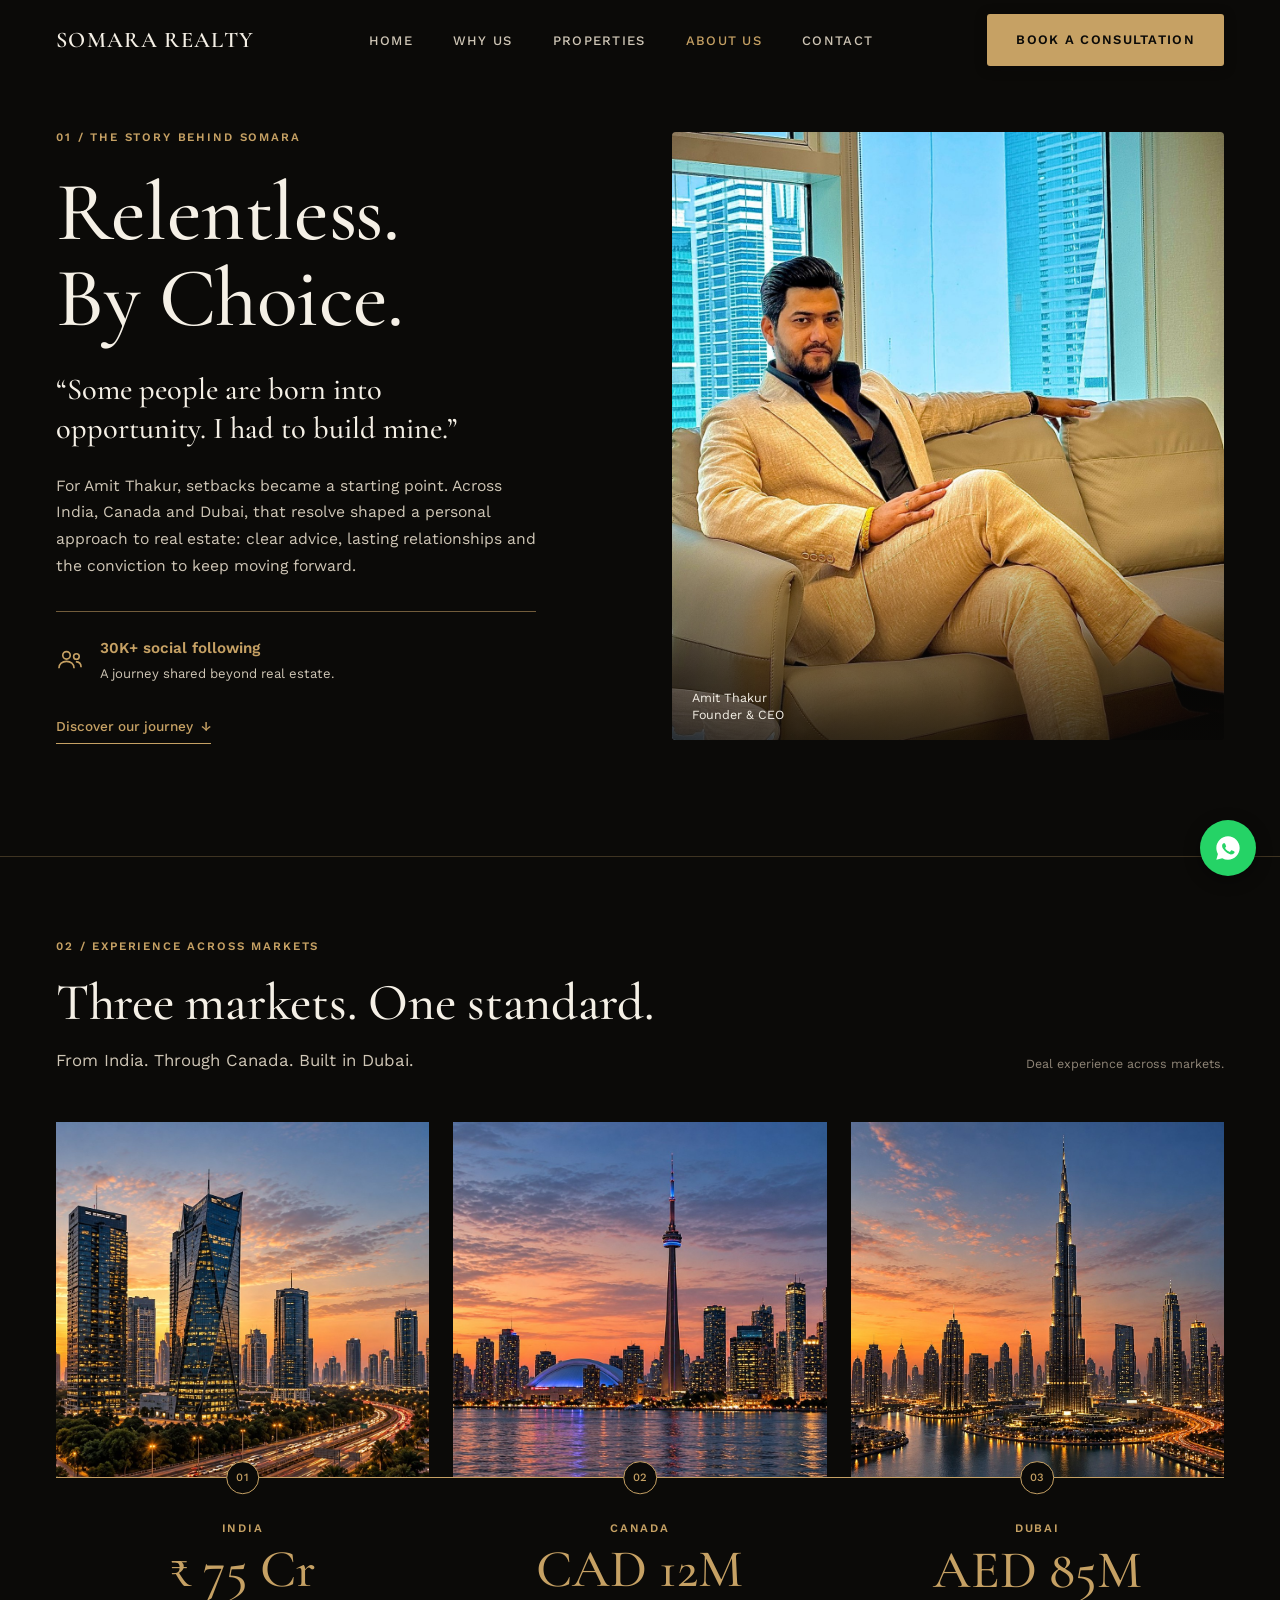
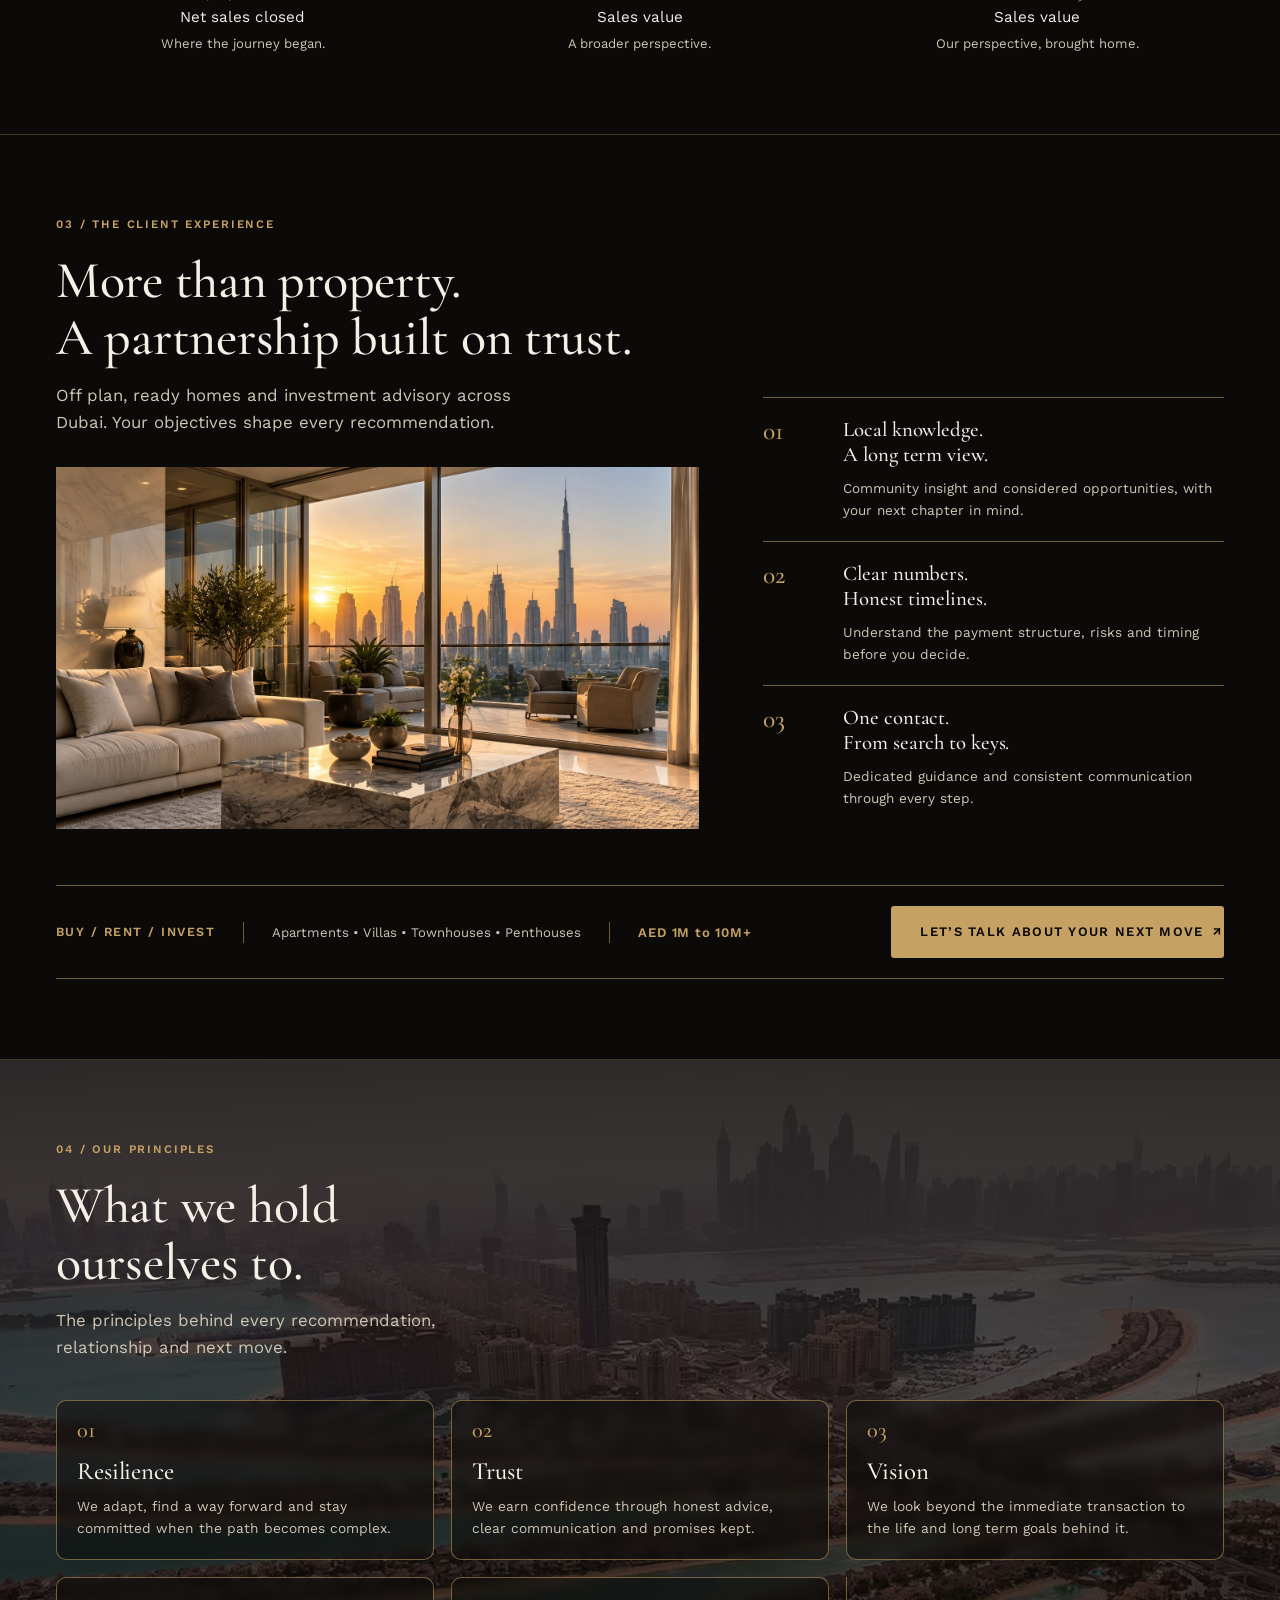
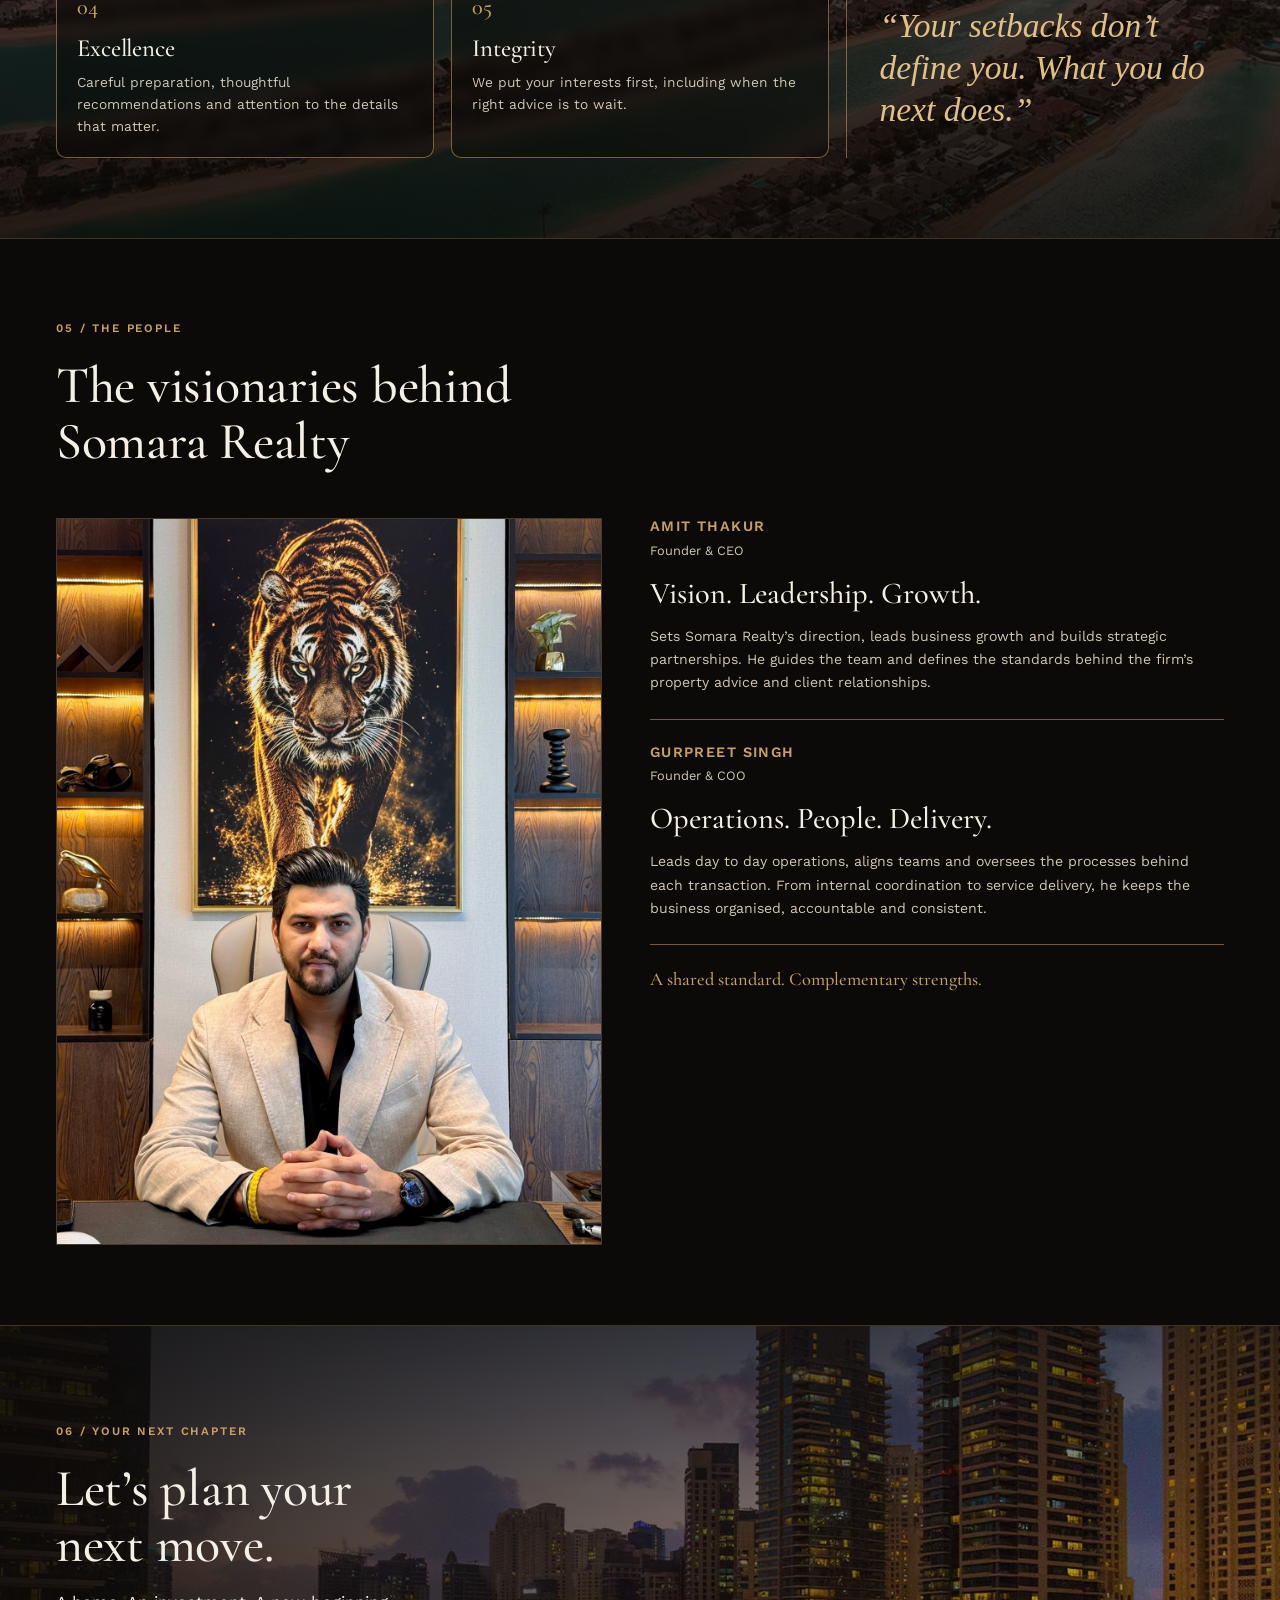
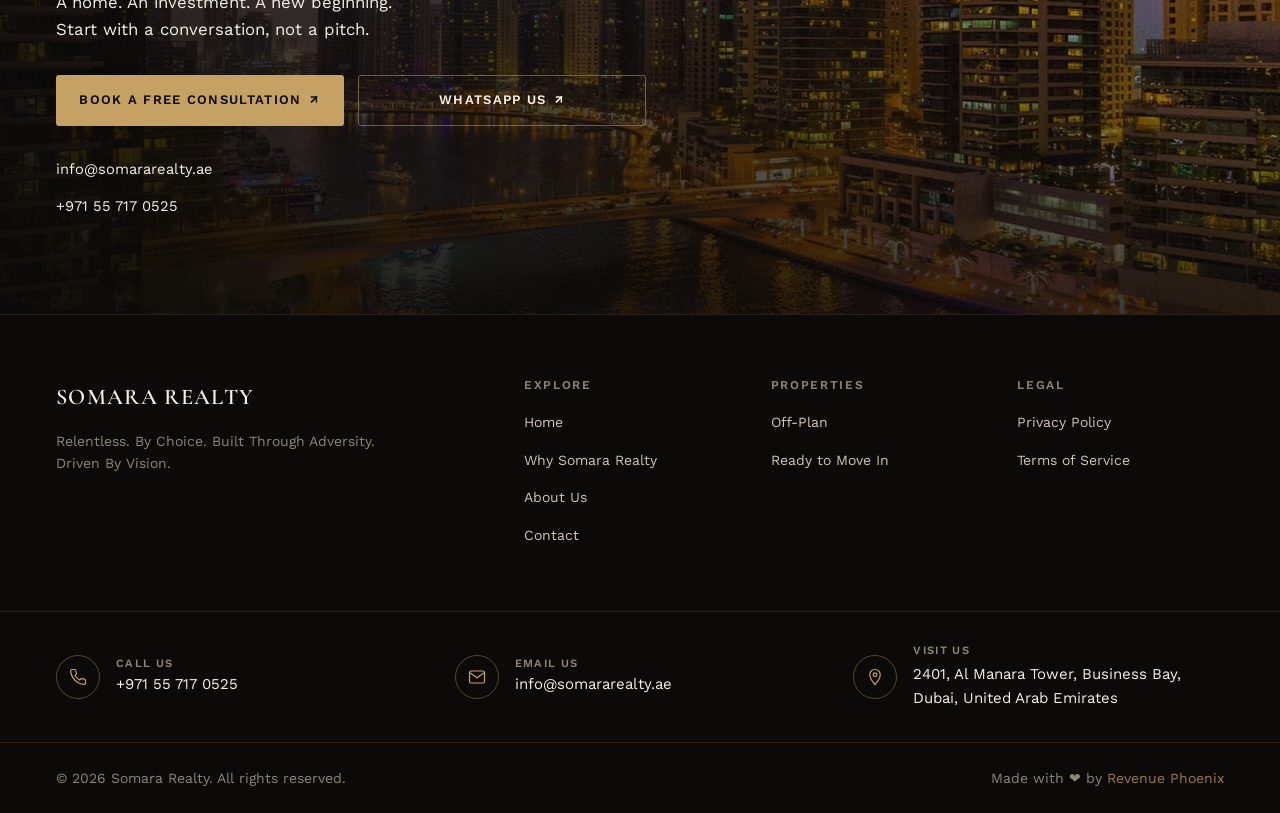
==== commit 2ef6576f: "Update index.html" ====
--- a/about/index.html
+++ b/about/index.html
@@ -84,7 +84,14 @@
     </div>
     <figure class="ab-hero-photo">
       <img src="/images/about/amit-hero.jpg" alt="Amit Thakur, Founder and CEO of Somara Realty" onerror="this.style.display='none'" />
-      <figcaption>Amit Thakur<br>Founder &amp; CEO</figcaption>
+      <figcaption>Amit Thakur<br>Founder &amp; CEO
+        <span class="ab-social" hidden>
+          <a href="#" data-amit-social="instagram" target="_blank" rel="noopener noreferrer" aria-label="Amit Thakur on Instagram" hidden><svg viewBox="0 0 24 24" fill="none" stroke="currentColor" stroke-width="1.6" aria-hidden="true"><rect x="3" y="3" width="18" height="18" rx="5"/><circle cx="12" cy="12" r="4"/><circle cx="17.5" cy="6.5" r="0.9" fill="currentColor" stroke="none"/></svg></a>
+          <a href="#" data-amit-social="facebook" target="_blank" rel="noopener noreferrer" aria-label="Amit Thakur on Facebook" hidden><svg viewBox="0 0 24 24" fill="none" stroke="currentColor" stroke-width="1.6" stroke-linecap="round" stroke-linejoin="round" aria-hidden="true"><path d="M14.5 21v-8h2.7l.5-3.2h-3.2V7.9c0-.9.4-1.6 1.7-1.6h1.6V3.5c-.3 0-1.3-.2-2.4-.2-2.5 0-4 1.5-4 4.2v2.3H8.6V13h2.8v8z"/></svg></a>
+          <a href="#" data-amit-social="youtube" target="_blank" rel="noopener noreferrer" aria-label="Amit Thakur on YouTube" hidden><svg viewBox="0 0 24 24" fill="none" stroke="currentColor" stroke-width="1.6" stroke-linejoin="round" aria-hidden="true"><rect x="2.5" y="5.5" width="19" height="13" rx="4"/><path d="M10 9.2v5.6l4.8-2.8z" fill="currentColor" stroke="none"/></svg></a>
+          <a href="#" data-amit-social="linkedin" target="_blank" rel="noopener noreferrer" aria-label="Amit Thakur on LinkedIn" hidden><svg viewBox="0 0 24 24" fill="none" stroke="currentColor" stroke-width="1.6" aria-hidden="true"><rect x="3" y="3" width="18" height="18" rx="3"/><path d="M8 10.5V16M8 7.8v.1M12 16v-5.5M12 12.8c0-1.5 1-2.3 2.3-2.3S16.5 11.3 16.5 13V16"/></svg></a>
+        </span>
+      </figcaption>
     </figure>
   </section>
 
@@ -206,6 +213,12 @@
           <div class="ab-person">
             <h3 class="ab-name">Amit Thakur</h3>
             <p class="ab-role">Founder &amp; CEO</p>
+            <span class="ab-social" hidden>
+              <a href="#" data-amit-social="instagram" target="_blank" rel="noopener noreferrer" aria-label="Amit Thakur on Instagram" hidden><svg viewBox="0 0 24 24" fill="none" stroke="currentColor" stroke-width="1.6" aria-hidden="true"><rect x="3" y="3" width="18" height="18" rx="5"/><circle cx="12" cy="12" r="4"/><circle cx="17.5" cy="6.5" r="0.9" fill="currentColor" stroke="none"/></svg></a>
+              <a href="#" data-amit-social="facebook" target="_blank" rel="noopener noreferrer" aria-label="Amit Thakur on Facebook" hidden><svg viewBox="0 0 24 24" fill="none" stroke="currentColor" stroke-width="1.6" stroke-linecap="round" stroke-linejoin="round" aria-hidden="true"><path d="M14.5 21v-8h2.7l.5-3.2h-3.2V7.9c0-.9.4-1.6 1.7-1.6h1.6V3.5c-.3 0-1.3-.2-2.4-.2-2.5 0-4 1.5-4 4.2v2.3H8.6V13h2.8v8z"/></svg></a>
+              <a href="#" data-amit-social="youtube" target="_blank" rel="noopener noreferrer" aria-label="Amit Thakur on YouTube" hidden><svg viewBox="0 0 24 24" fill="none" stroke="currentColor" stroke-width="1.6" stroke-linejoin="round" aria-hidden="true"><rect x="2.5" y="5.5" width="19" height="13" rx="4"/><path d="M10 9.2v5.6l4.8-2.8z" fill="currentColor" stroke="none"/></svg></a>
+              <a href="#" data-amit-social="linkedin" target="_blank" rel="noopener noreferrer" aria-label="Amit Thakur on LinkedIn" hidden><svg viewBox="0 0 24 24" fill="none" stroke="currentColor" stroke-width="1.6" aria-hidden="true"><rect x="3" y="3" width="18" height="18" rx="3"/><path d="M8 10.5V16M8 7.8v.1M12 16v-5.5M12 12.8c0-1.5 1-2.3 2.3-2.3S16.5 11.3 16.5 13V16"/></svg></a>
+            </span>
             <p class="ab-tagline">Vision. Leadership. Growth.</p>
             <p class="ab-bio">Sets Somara Realty&rsquo;s direction, leads business growth and builds strategic partnerships. He guides the team and defines the standards behind the firm&rsquo;s property advice and client relationships.</p>
           </div>
--- a/css/styles.css
+++ b/css/styles.css
@@ -1314,3 +1314,33 @@
 @media (max-width: 640px) {
   .hero-content .body-lg { font-size: 1.05rem; line-height: 1.55; }
 }
+
+/* Oct 17 (3): popup form caption readability */
+.lead-modal-media-caption {
+  padding: 3.5rem 1.25rem 1.25rem;
+  background: linear-gradient(0deg, rgba(11,10,8,0.97) 0%, rgba(11,10,8,0.9) 45%, rgba(11,10,8,0) 100%);
+}
+.lead-modal-media-caption .logo,
+.lead-modal-media-caption .body-sm,
+.lead-modal-media-caption p {
+  color: var(--ivory);
+  text-shadow: 0 1px 10px rgba(0,0,0,0.85);
+}
+.lead-modal-media-caption .body-sm,
+.lead-modal-media-caption p {
+  font-weight: 500;
+  line-height: 1.5;
+}
+/* Oct 18: mortgage calculator, buying costs */
+.mc-breakdown > div.mc-total-row { border-top-color: rgba(198, 161, 100, 0.45); padding-top: 0.9rem; }
+.mc-breakdown > div.mc-total-row dt { color: var(--ivory); font-weight: 500; }
+.mc-breakdown > div.mc-total-row dd { color: var(--gold); font-size: 1.15rem; font-weight: 600; }
+.mc-hint #mcDownMin { display: inline-block; }
+.mc-breakdown dd { white-space: nowrap; }
+.mc-breakdown dt { min-width: 0; }
+.mortgage-result .btn { white-space: normal; text-align: center; padding-inline: 1rem; }
+
+/* Oct 18 (2): hero search now has Location + Type + Budget */
+@media (min-width: 800px) {
+  .hero-search form.hero-search-compact { grid-template-columns: repeat(3, 1fr) auto; }
+}
--- a/css/about.css
+++ b/css/about.css
@@ -24,7 +24,6 @@
   text-transform: uppercase;
   color: var(--gold);
 }
-.ab-eyebrow::after { content: ""; flex: 1; height: 1px; background: var(--ab-gold-line); max-width: 16rem; }
 
 .ab h1, .ab h2, .ab h3 { font-weight: 500; letter-spacing: -0.005em; }
 .ab-h2 { font-size: clamp(2rem, 1.2rem + 3vw, 3.25rem); line-height: 1.08; margin-top: 1.25rem; color: var(--ivory); }
@@ -97,13 +96,20 @@
   font-size: 0.78rem; line-height: 1.4; color: var(--ivory);
 }
 @media (min-width: 768px) {
-  .ab-hero { grid-template-columns: 1fr 1fr; min-height: 38rem; }
-  .ab-hero-text {
-    padding-block: 3.5rem;
-    padding-left: max(var(--ab-pad), calc((100vw - var(--container-max)) / 2 + var(--ab-pad)));
-    padding-right: 2.5rem;
+  /* Photo stays inside the page margins (same width as the rest of the page) */
+  .ab-hero {
+    grid-template-columns: 1fr 1fr;
+    gap: clamp(2rem, 5vw, 4.5rem);
+    align-items: center;
+    max-width: var(--container-max);
+    margin-inline: auto;
+    padding-inline: var(--ab-pad);
+    padding-bottom: 4rem;
+    border-bottom: 0;
   }
-  .ab-hero-photo { aspect-ratio: auto; }
+  .ab-hero-text { padding: 3rem 0; }
+  .ab-hero-photo { aspect-ratio: 4 / 5; max-height: 38rem; width: 100%; justify-self: end; border-radius: 4px; }
+  .ab-hero + .ab-section { border-top: 1px solid var(--ab-line); }
 }
 
 /* 02 · three markets ---------------------------------------- */
@@ -200,7 +206,6 @@
 }
 .ab-card-head { display: flex; align-items: center; gap: 0.9rem; }
 .ab-card-head span { font-family: var(--font-display); font-weight: 500; font-size: 1.4rem; color: var(--gold); line-height: 1; }
-.ab-card-head::after { content: ""; flex: 1; height: 1px; background: var(--ab-gold-line); }
 .ab-card h3 { margin-top: 0.9rem; font-size: 1.55rem; color: var(--ivory); }
 .ab-card p { margin-top: 0.5rem; font-size: 0.86rem; line-height: 1.6; color: var(--ivory-dim); }
 .ab-pullquote {
